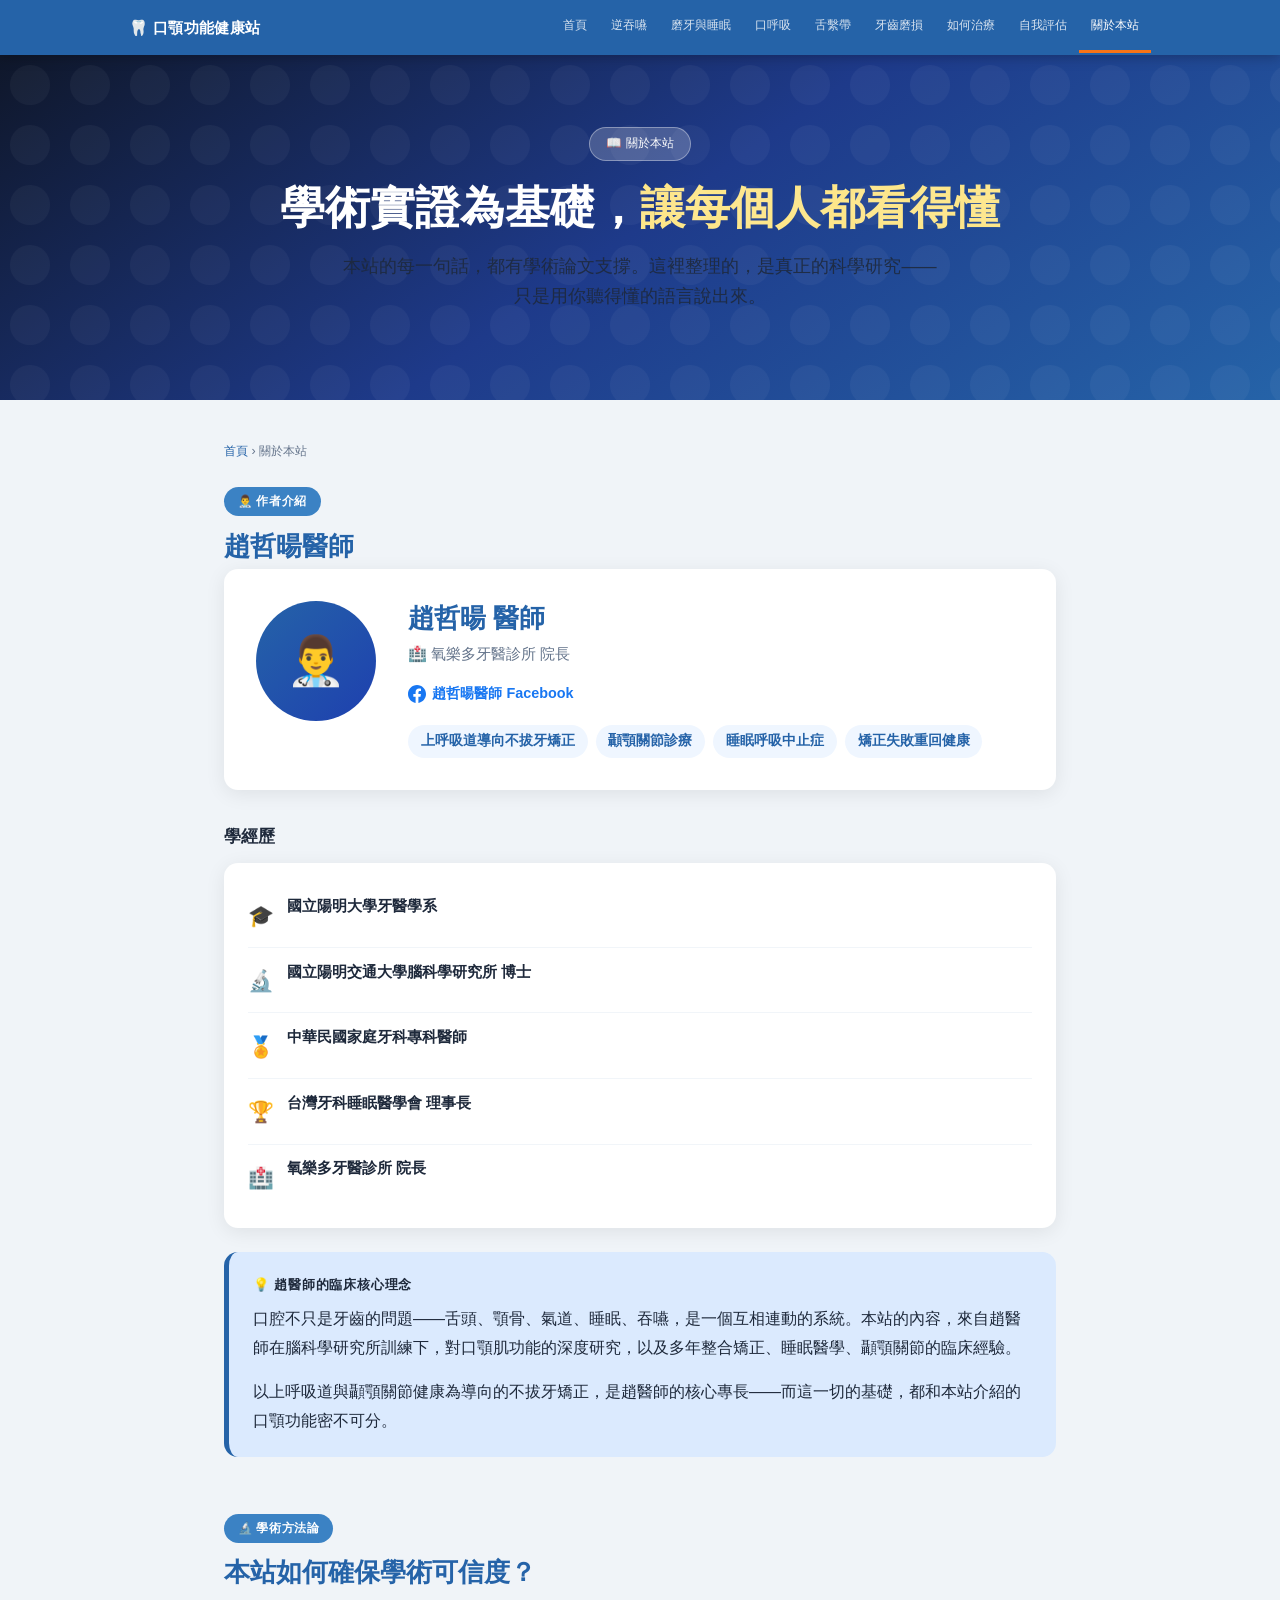
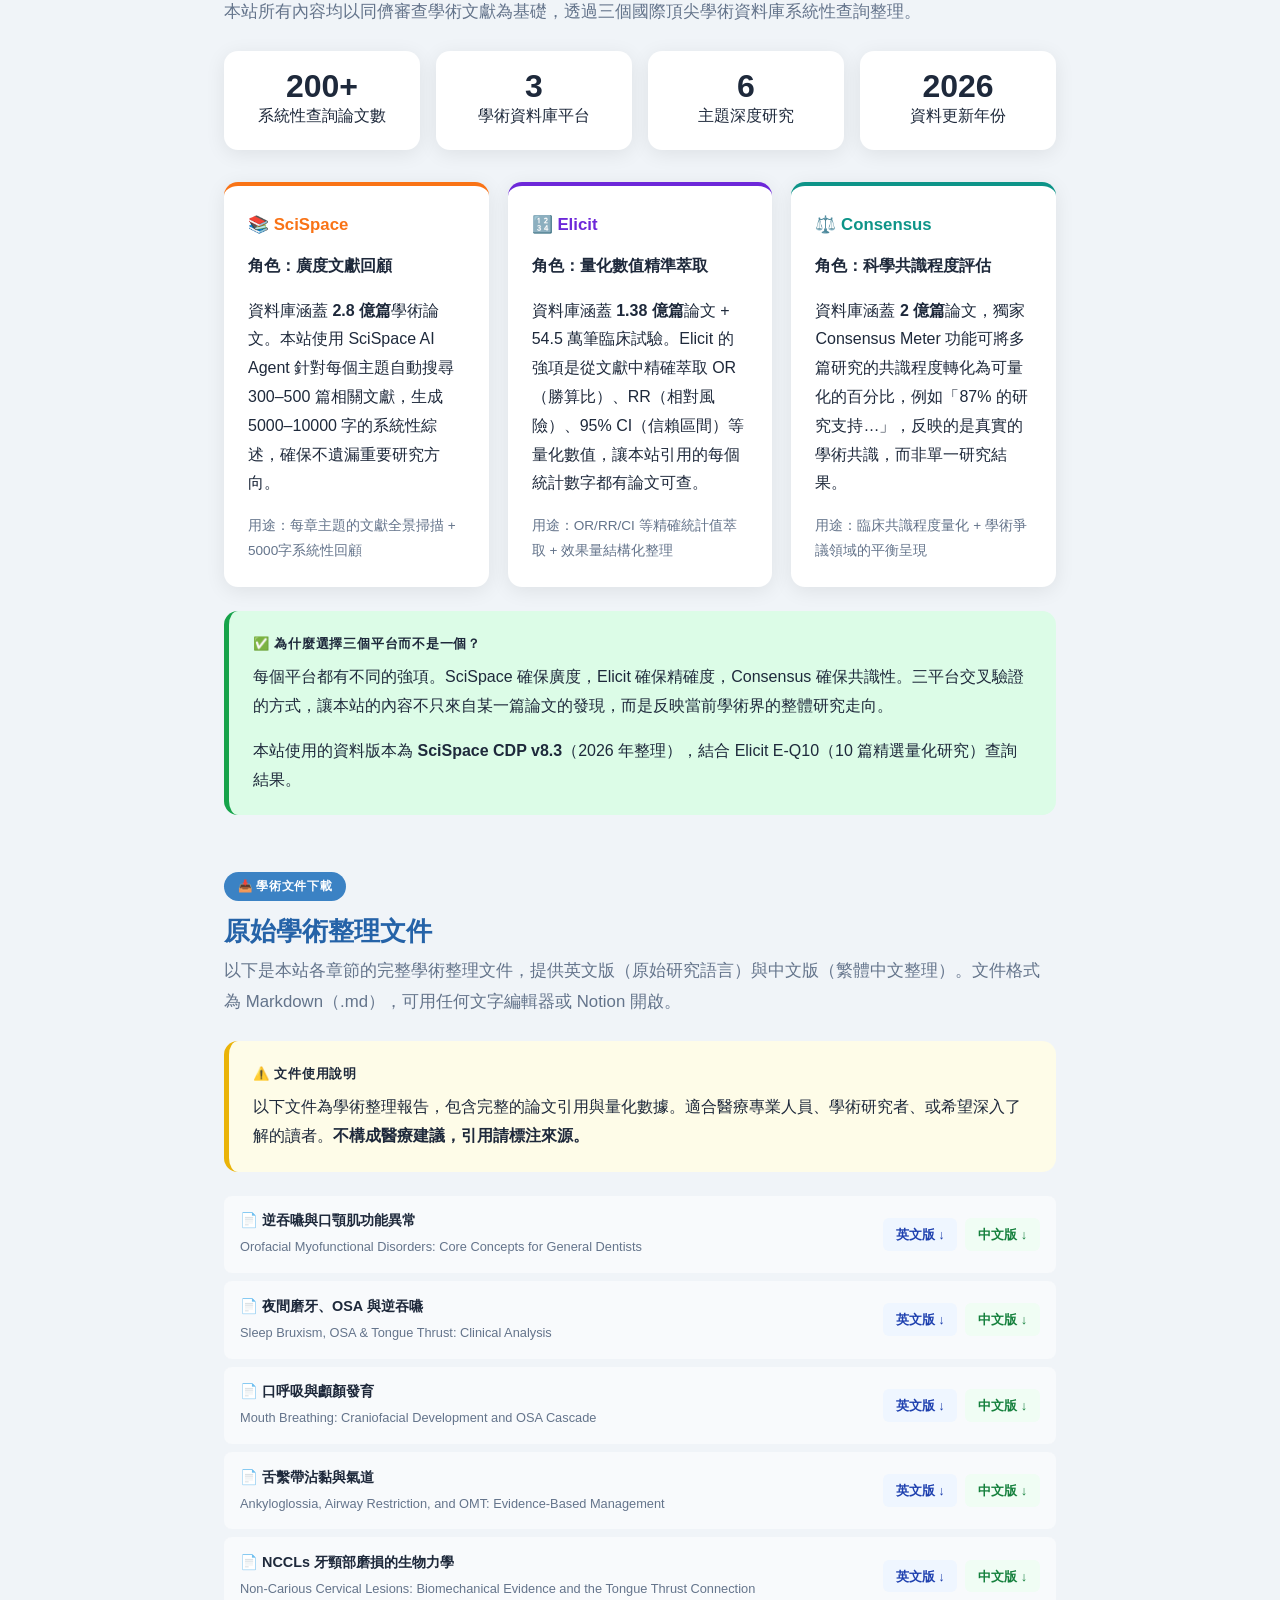
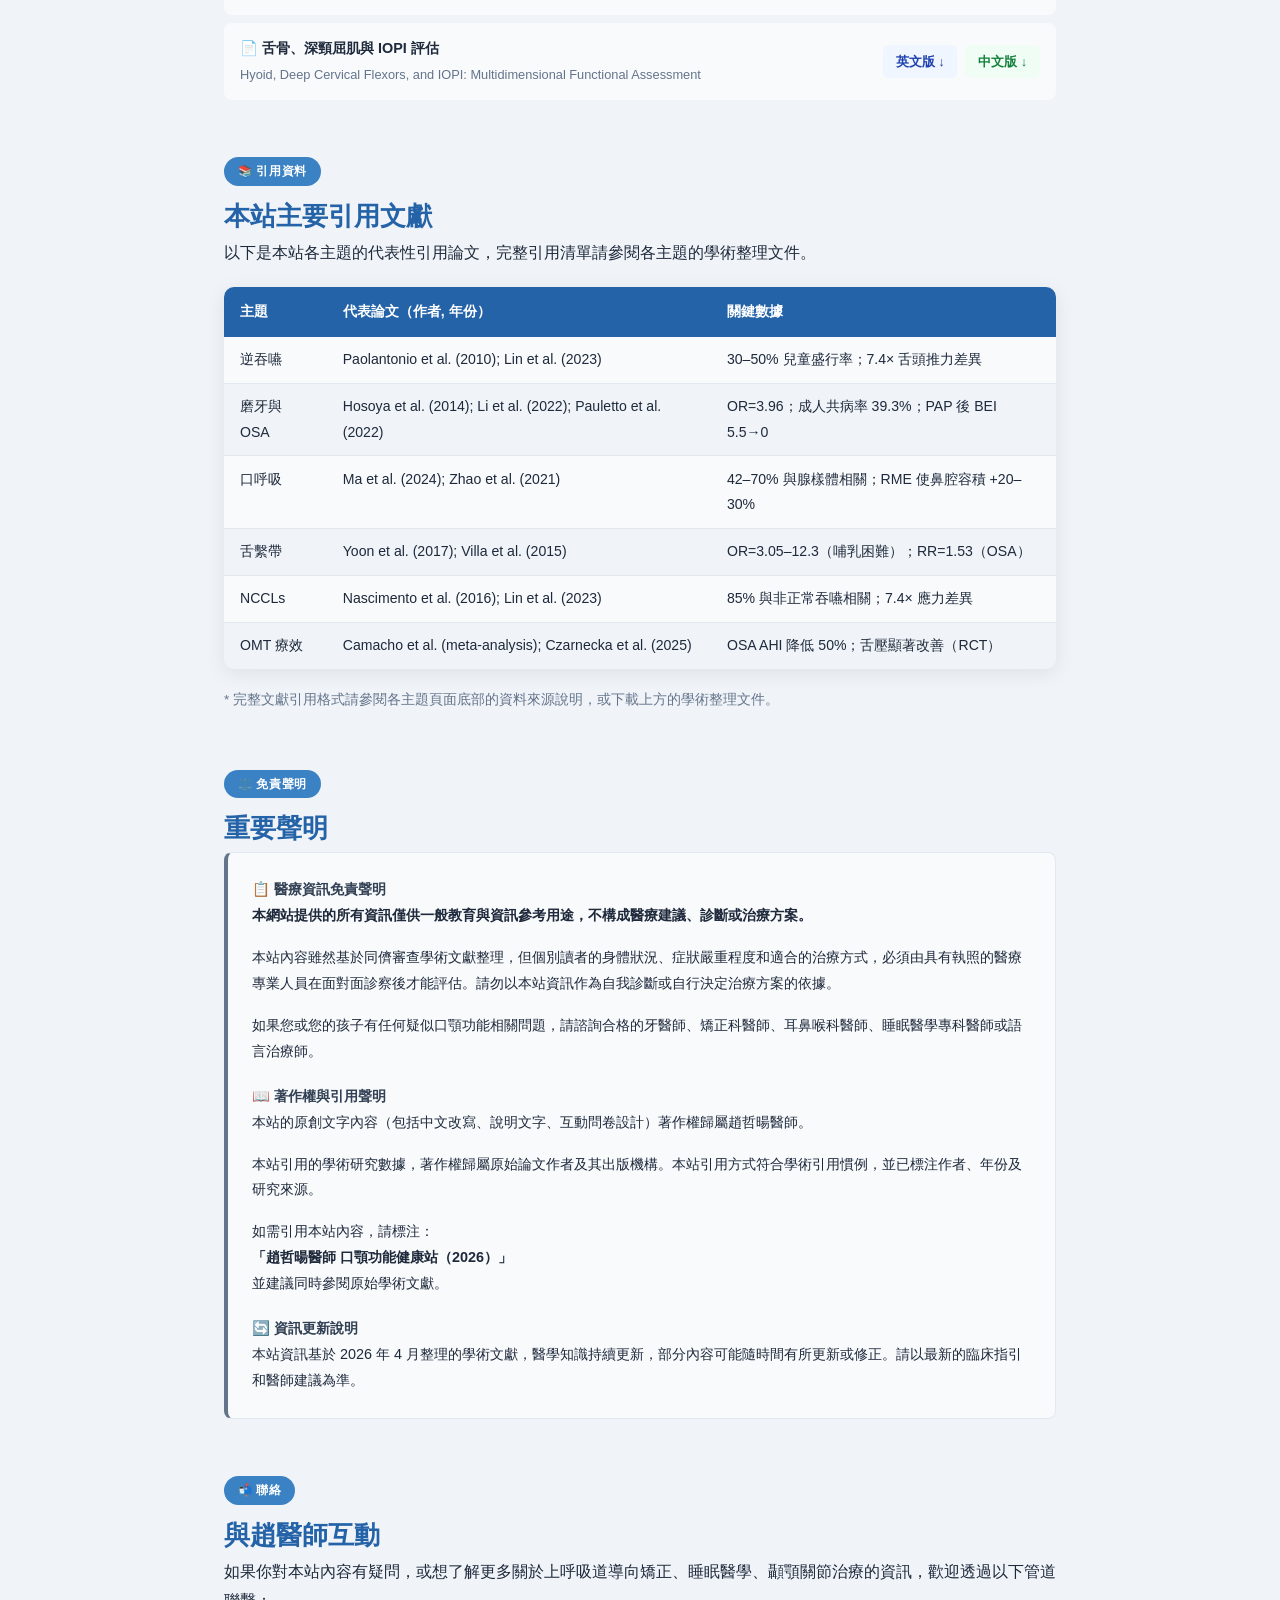
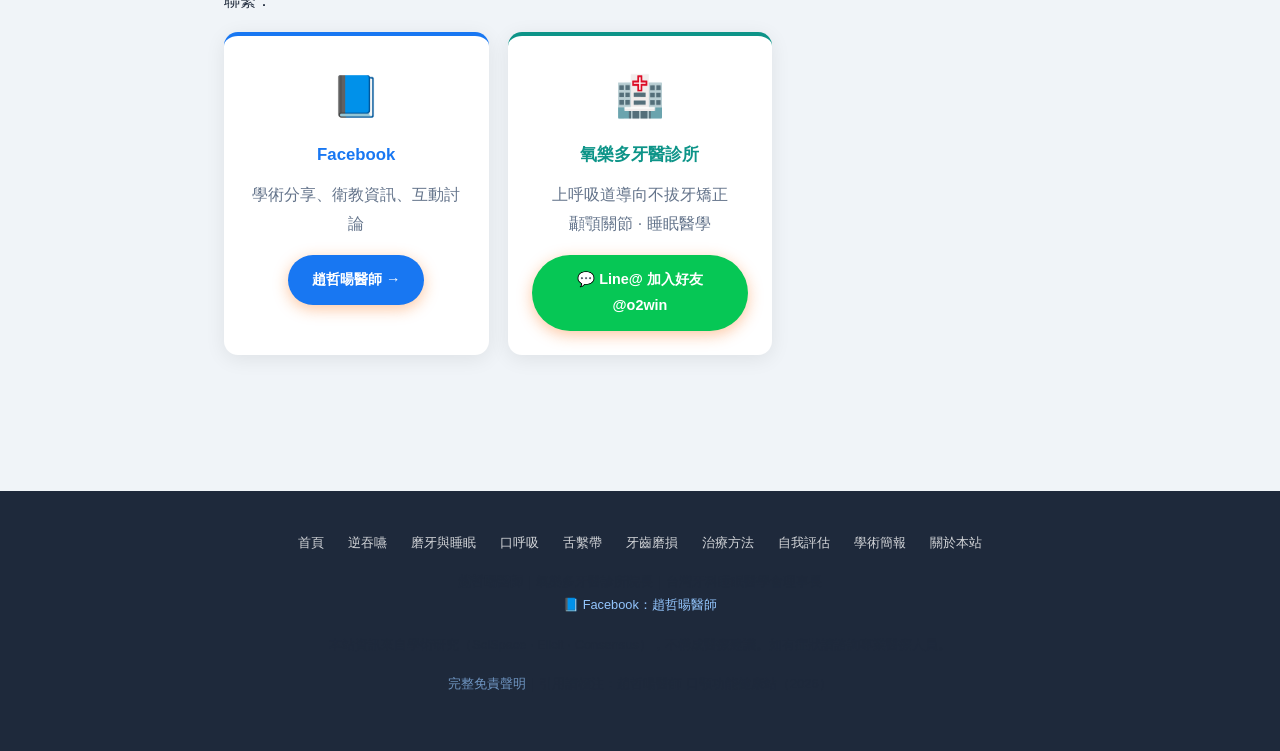
==== about.html @ 2a4a0eb9 "初版發布：口顎功能健康資訊站 - 10 頁完整衛教網站（首頁、6 大主題、自我評估、簡報總覽、關於本站） - 14 張 GPT Image 1.5 醫學解說圖（1536×1024 高品質） - 36 " ====
<!DOCTYPE html>
<html lang="zh-TW">
<head>
  <meta charset="UTF-8">
  <meta name="viewport" content="width=device-width, initial-scale=1.0">
  <meta name="description" content="關於趙哲暘醫師與口顎功能健康站｜氧樂多牙醫診所院長、台灣牙科睡眠醫學會理事長、陽明交通大學腦科學博士，專精上呼吸道導向矯正與顳顎關節診療。">
  <meta property="og:title" content="關於本站與趙哲暘醫師｜口顎功能健康站">
  <meta property="og:description" content="本站由趙哲暘醫師主持，透過 SciSpace、Elicit、Consensus 三大學術平台查詢 200+ 篇文獻整理而成。">
  <meta property="og:type" content="website">
  <title>關於本站與趙哲暘醫師｜口顎功能健康站</title>
  <link rel="stylesheet" href="style.css">
  <style>
    .doctor-card {
      display: flex;
      gap: 2rem;
      align-items: flex-start;
      background: white;
      border-radius: var(--radius);
      padding: 2rem;
      box-shadow: var(--shadow);
      margin-bottom: 2rem;
    }
    .doctor-avatar {
      width: 120px;
      height: 120px;
      border-radius: 50%;
      background: linear-gradient(135deg, #2563a8, #1e40af);
      display: flex;
      align-items: center;
      justify-content: center;
      font-size: 3rem;
      flex-shrink: 0;
    }
    .doctor-info h2 { margin-top: 0; color: var(--primary); }
    .doctor-info .clinic { color: #64748b; font-size: .95rem; margin-bottom: .8rem; }
    .specialty-list {
      display: flex;
      flex-wrap: wrap;
      gap: .5rem;
      margin-top: .8rem;
    }
    .specialty-tag {
      background: #eff6ff;
      color: var(--primary);
      border-radius: 999px;
      padding: .25rem .8rem;
      font-size: .85rem;
      font-weight: 600;
    }
    .fb-link {
      display: inline-flex;
      align-items: center;
      gap: .4rem;
      color: #1877f2;
      text-decoration: none;
      font-weight: 600;
      font-size: .9rem;
    }
    .fb-link:hover { text-decoration: underline; }
    .tool-card {
      background: white;
      border-radius: var(--radius);
      padding: 1.5rem;
      box-shadow: var(--shadow);
      border-top: 4px solid transparent;
    }
    .tool-card h3 { margin-top: 0; }
    .tool-card.elicit { border-top-color: #6d28d9; }
    .tool-card.consensus { border-top-color: #0d9488; }
    .tool-card.scispace { border-top-color: #f97316; }
    .credential-item {
      display: flex;
      gap: .8rem;
      align-items: flex-start;
      padding: .8rem 0;
      border-bottom: 1px solid #f1f5f9;
    }
    .credential-item:last-child { border-bottom: none; }
    .cred-icon { font-size: 1.3rem; flex-shrink: 0; margin-top: .1rem; }
    .cred-text { font-size: .95rem; line-height: 1.5; }
    .doc-row {
      display: flex;
      justify-content: space-between;
      align-items: center;
      padding: .8rem 1rem;
      background: #f8fafc;
      border-radius: 8px;
      margin-bottom: .5rem;
      gap: 1rem;
    }
    .doc-title { font-weight: 600; font-size: .9rem; flex: 1; }
    .doc-btns { display: flex; gap: .5rem; flex-shrink: 0; }
    .doc-btn {
      padding: .3rem .8rem;
      border-radius: 6px;
      font-size: .8rem;
      font-weight: 600;
      text-decoration: none;
    }
    .doc-btn.en { background: #eff6ff; color: #1e40af; }
    .doc-btn.zh { background: #f0fdf4; color: #15803d; }
    .doc-btn:hover { opacity: .8; }
    .disclaimer-box {
      background: #f8fafc;
      border: 1px solid #e2e8f0;
      border-left: 4px solid #64748b;
      border-radius: 8px;
      padding: 1.5rem;
      font-size: .9rem;
      line-height: 1.8;
      color: #475569;
    }
    .disclaimer-box h4 { margin-top: 0; color: #334155; }
    @media (max-width: 600px) {
      .doctor-card { flex-direction: column; }
      .doctor-avatar { width: 80px; height: 80px; font-size: 2rem; }
      .doc-row { flex-direction: column; align-items: flex-start; }
    }
  </style>
</head>
<body>

<nav class="site-nav">
  <div class="nav-inner">
    <a href="index.html" class="nav-logo">🦷 口顎功能健康站</a>
    <ul class="nav-links">
      <li><a href="index.html">首頁</a></li>
      <li><a href="tongue-thrust.html">逆吞嚥</a></li>
      <li><a href="osa-bruxism.html">磨牙與睡眠</a></li>
      <li><a href="mouth-breathing.html">口呼吸</a></li>
      <li><a href="ankyloglossia.html">舌繫帶</a></li>
      <li><a href="ncls.html">牙齒磨損</a></li>
      <li><a href="omt.html">如何治療</a></li>
      <li><a href="self-check.html">自我評估</a></li>
      <li><a href="about.html" class="active">關於本站</a></li>
    </ul>
  </div>
</nav>

<div class="hero" style="background:linear-gradient(145deg,#0f172a,#1e3a8a,#2563a8);">
  <div class="tag">📖 關於本站</div>
  <h1>學術實證為基礎，<em>讓每個人都看得懂</em></h1>
  <p class="sub">本站的每一句話，都有學術論文支撐。這裡整理的，是真正的科學研究——只是用你聽得懂的語言說出來。</p>
</div>

<main>
  <div class="breadcrumb"><a href="index.html">首頁</a> › 關於本站</div>

  <!-- 作者介紹 -->
  <section>
    <div class="section-label">👨‍⚕️ 作者介紹</div>
    <h2>趙哲暘醫師</h2>

    <div class="doctor-card">
      <div class="doctor-avatar">👨‍⚕️</div>
      <div class="doctor-info">
        <h2 style="margin-bottom:.3rem;">趙哲暘 醫師</h2>
        <div class="clinic">🏥 氧樂多牙醫診所 院長</div>
        <a href="https://www.facebook.com/ZhaoYishi" target="_blank" class="fb-link">
          <svg width="18" height="18" viewBox="0 0 24 24" fill="#1877f2"><path d="M24 12.073c0-6.627-5.373-12-12-12s-12 5.373-12 12c0 5.99 4.388 10.954 10.125 11.854v-8.385H7.078v-3.47h3.047V9.43c0-3.007 1.792-4.669 4.533-4.669 1.312 0 2.686.235 2.686.235v2.953H15.83c-1.491 0-1.956.925-1.956 1.874v2.25h3.328l-.532 3.47h-2.796v8.385C19.612 23.027 24 18.062 24 12.073z"/></svg>
          趙哲暘醫師 Facebook
        </a>
        <div class="specialty-list">
          <span class="specialty-tag">上呼吸道導向不拔牙矯正</span>
          <span class="specialty-tag">顳顎關節診療</span>
          <span class="specialty-tag">睡眠呼吸中止症</span>
          <span class="specialty-tag">矯正失敗重回健康</span>
        </div>
      </div>
    </div>

    <h3>學經歷</h3>
    <div class="card" style="padding:1.2rem 1.5rem;">
      <div class="credential-item">
        <span class="cred-icon">🎓</span>
        <div class="cred-text"><strong>國立陽明大學牙醫學系</strong></div>
      </div>
      <div class="credential-item">
        <span class="cred-icon">🔬</span>
        <div class="cred-text"><strong>國立陽明交通大學腦科學研究所 博士</strong></div>
      </div>
      <div class="credential-item">
        <span class="cred-icon">🏅</span>
        <div class="cred-text"><strong>中華民國家庭牙科專科醫師</strong></div>
      </div>
      <div class="credential-item">
        <span class="cred-icon">🏆</span>
        <div class="cred-text"><strong>台灣牙科睡眠醫學會 理事長</strong></div>
      </div>
      <div class="credential-item">
        <span class="cred-icon">🏥</span>
        <div class="cred-text"><strong>氧樂多牙醫診所 院長</strong></div>
      </div>
    </div>

    <div class="hl hl-blue" style="margin-top:1.5rem;">
      <div class="title">💡 趙醫師的臨床核心理念</div>
      <p>口腔不只是牙齒的問題——舌頭、顎骨、氣道、睡眠、吞嚥，是一個互相連動的系統。本站的內容，來自趙醫師在腦科學研究所訓練下，對口顎肌功能的深度研究，以及多年整合矯正、睡眠醫學、顳顎關節的臨床經驗。</p>
      <p style="margin-bottom:0;">以上呼吸道與顳顎關節健康為導向的不拔牙矯正，是趙醫師的核心專長——而這一切的基礎，都和本站介紹的口顎功能密不可分。</p>
    </div>
  </section>

  <!-- 學術方法論 -->
  <section>
    <div class="section-label">🔬 學術方法論</div>
    <h2>本站如何確保學術可信度？</h2>
    <p class="lead">本站所有內容均以同儕審查學術文獻為基礎，透過三個國際頂尖學術資料庫系統性查詢整理。</p>

    <div class="stats">
      <div class="stat">
        <div class="num">200+</div>
        <div class="label">系統性查詢論文數</div>
      </div>
      <div class="stat">
        <div class="num">3</div>
        <div class="label">學術資料庫平台</div>
      </div>
      <div class="stat">
        <div class="num">6</div>
        <div class="label">主題深度研究</div>
      </div>
      <div class="stat">
        <div class="num">2026</div>
        <div class="label">資料更新年份</div>
      </div>
    </div>

    <div class="card-grid" style="margin-top:2rem;">
      <div class="tool-card scispace">
        <h3 style="color:#f97316;">📚 SciSpace</h3>
        <p><strong>角色：廣度文獻回顧</strong></p>
        <p>資料庫涵蓋 <strong>2.8 億篇</strong>學術論文。本站使用 SciSpace AI Agent 針對每個主題自動搜尋 300–500 篇相關文獻，生成 5000–10000 字的系統性綜述，確保不遺漏重要研究方向。</p>
        <p style="margin-bottom:0; font-size:.85rem; color:#64748b;">用途：每章主題的文獻全景掃描 + 5000字系統性回顧</p>
      </div>
      <div class="tool-card elicit">
        <h3 style="color:#6d28d9;">🔢 Elicit</h3>
        <p><strong>角色：量化數值精準萃取</strong></p>
        <p>資料庫涵蓋 <strong>1.38 億篇</strong>論文 + 54.5 萬筆臨床試驗。Elicit 的強項是從文獻中精確萃取 OR（勝算比）、RR（相對風險）、95% CI（信賴區間）等量化數值，讓本站引用的每個統計數字都有論文可查。</p>
        <p style="margin-bottom:0; font-size:.85rem; color:#64748b;">用途：OR/RR/CI 等精確統計值萃取 + 效果量結構化整理</p>
      </div>
      <div class="tool-card consensus">
        <h3 style="color:#0d9488;">⚖️ Consensus</h3>
        <p><strong>角色：科學共識程度評估</strong></p>
        <p>資料庫涵蓋 <strong>2 億篇</strong>論文，獨家 Consensus Meter 功能可將多篇研究的共識程度轉化為可量化的百分比，例如「87% 的研究支持…」，反映的是真實的學術共識，而非單一研究結果。</p>
        <p style="margin-bottom:0; font-size:.85rem; color:#64748b;">用途：臨床共識程度量化 + 學術爭議領域的平衡呈現</p>
      </div>
    </div>

    <div class="hl hl-green" style="margin-top:1.5rem;">
      <div class="title">✅ 為什麼選擇三個平台而不是一個？</div>
      <p>每個平台都有不同的強項。SciSpace 確保廣度，Elicit 確保精確度，Consensus 確保共識性。三平台交叉驗證的方式，讓本站的內容不只來自某一篇論文的發現，而是反映當前學術界的整體研究走向。</p>
      <p style="margin-bottom:0;">本站使用的資料版本為 <strong>SciSpace CDP v8.3</strong>（2026 年整理），結合 Elicit E-Q10（10 篇精選量化研究）查詢結果。</p>
    </div>
  </section>

  <!-- 學術文件下載 -->
  <section>
    <div class="section-label">📥 學術文件下載</div>
    <h2>原始學術整理文件</h2>
    <p class="lead">以下是本站各章節的完整學術整理文件，提供英文版（原始研究語言）與中文版（繁體中文整理）。文件格式為 Markdown（.md），可用任何文字編輯器或 Notion 開啟。</p>

    <div class="hl hl-yellow">
      <div class="title">⚠️ 文件使用說明</div>
      <p style="margin-bottom:0;">以下文件為學術整理報告，包含完整的論文引用與量化數據。適合醫療專業人員、學術研究者、或希望深入了解的讀者。<strong>不構成醫療建議，引用請標注來源。</strong></p>
    </div>

    <div style="margin-top:1.5rem;">
      <div class="doc-row">
        <div class="doc-title">📄 逆吞嚥與口顎肌功能異常<br><span style="font-weight:400;color:#64748b;font-size:.8rem;">Orofacial Myofunctional Disorders: Core Concepts for General Dentists</span></div>
        <div class="doc-btns">
          <a href="docs/01_tongue-thrust-omd_EN.md" download class="doc-btn en">英文版 ↓</a>
          <a href="docs/01_tongue-thrust-omd_ZH.md" download class="doc-btn zh">中文版 ↓</a>
        </div>
      </div>
      <div class="doc-row">
        <div class="doc-title">📄 夜間磨牙、OSA 與逆吞嚥<br><span style="font-weight:400;color:#64748b;font-size:.8rem;">Sleep Bruxism, OSA & Tongue Thrust: Clinical Analysis</span></div>
        <div class="doc-btns">
          <a href="docs/02_osa-bruxism_EN.md" download class="doc-btn en">英文版 ↓</a>
          <a href="docs/02_osa-bruxism_ZH.md" download class="doc-btn zh">中文版 ↓</a>
        </div>
      </div>
      <div class="doc-row">
        <div class="doc-title">📄 口呼吸與顱顏發育<br><span style="font-weight:400;color:#64748b;font-size:.8rem;">Mouth Breathing: Craniofacial Development and OSA Cascade</span></div>
        <div class="doc-btns">
          <a href="docs/03_mouth-breathing_EN.md" download class="doc-btn en">英文版 ↓</a>
          <a href="docs/03_mouth-breathing_ZH.md" download class="doc-btn zh">中文版 ↓</a>
        </div>
      </div>
      <div class="doc-row">
        <div class="doc-title">📄 舌繫帶沾黏與氣道<br><span style="font-weight:400;color:#64748b;font-size:.8rem;">Ankyloglossia, Airway Restriction, and OMT: Evidence-Based Management</span></div>
        <div class="doc-btns">
          <a href="docs/04_ankyloglossia_EN.md" download class="doc-btn en">英文版 ↓</a>
          <a href="docs/04_ankyloglossia_ZH.md" download class="doc-btn zh">中文版 ↓</a>
        </div>
      </div>
      <div class="doc-row">
        <div class="doc-title">📄 NCCLs 牙頸部磨損的生物力學<br><span style="font-weight:400;color:#64748b;font-size:.8rem;">Non-Carious Cervical Lesions: Biomechanical Evidence and the Tongue Thrust Connection</span></div>
        <div class="doc-btns">
          <a href="docs/05_ncls_EN.md" download class="doc-btn en">英文版 ↓</a>
          <a href="docs/05_ncls_ZH.md" download class="doc-btn zh">中文版 ↓</a>
        </div>
      </div>
      <div class="doc-row">
        <div class="doc-title">📄 舌骨、深頸屈肌與 IOPI 評估<br><span style="font-weight:400;color:#64748b;font-size:.8rem;">Hyoid, Deep Cervical Flexors, and IOPI: Multidimensional Functional Assessment</span></div>
        <div class="doc-btns">
          <a href="docs/06_omt-hyoid-iopi_EN.md" download class="doc-btn en">英文版 ↓</a>
          <a href="docs/06_omt-hyoid-iopi_ZH.md" download class="doc-btn zh">中文版 ↓</a>
        </div>
      </div>
    </div>
  </section>

  <!-- 引用資料說明 -->
  <section>
    <div class="section-label">📚 引用資料</div>
    <h2>本站主要引用文獻</h2>
    <p>以下是本站各主題的代表性引用論文，完整引用清單請參閱各主題的學術整理文件。</p>

    <table class="data-table">
      <tr>
        <th>主題</th>
        <th>代表論文（作者, 年份）</th>
        <th>關鍵數據</th>
      </tr>
      <tr>
        <td>逆吞嚥</td>
        <td>Paolantonio et al. (2010); Lin et al. (2023)</td>
        <td>30–50% 兒童盛行率；7.4× 舌頭推力差異</td>
      </tr>
      <tr>
        <td>磨牙與OSA</td>
        <td>Hosoya et al. (2014); Li et al. (2022); Pauletto et al. (2022)</td>
        <td>OR=3.96；成人共病率 39.3%；PAP 後 BEI 5.5→0</td>
      </tr>
      <tr>
        <td>口呼吸</td>
        <td>Ma et al. (2024); Zhao et al. (2021)</td>
        <td>42–70% 與腺樣體相關；RME 使鼻腔容積 +20–30%</td>
      </tr>
      <tr>
        <td>舌繫帶</td>
        <td>Yoon et al. (2017); Villa et al. (2015)</td>
        <td>OR=3.05–12.3（哺乳困難）；RR=1.53（OSA）</td>
      </tr>
      <tr>
        <td>NCCLs</td>
        <td>Nascimento et al. (2016); Lin et al. (2023)</td>
        <td>85% 與非正常吞嚥相關；7.4× 應力差異</td>
      </tr>
      <tr>
        <td>OMT 療效</td>
        <td>Camacho et al. (meta-analysis); Czarnecka et al. (2025)</td>
        <td>OSA AHI 降低 50%；舌壓顯著改善（RCT）</td>
      </tr>
    </table>

    <p style="font-size:.85rem; color:#64748b; margin-top:1rem;">* 完整文獻引用格式請參閱各主題頁面底部的資料來源說明，或下載上方的學術整理文件。</p>
  </section>

  <!-- 免責聲明 -->
  <section id="disclaimer">
    <div class="section-label">⚖️ 免責聲明</div>
    <h2>重要聲明</h2>

    <div class="disclaimer-box">
      <h4>📋 醫療資訊免責聲明</h4>
      <p><strong>本網站提供的所有資訊僅供一般教育與資訊參考用途，不構成醫療建議、診斷或治療方案。</strong></p>
      <p>本站內容雖然基於同儕審查學術文獻整理，但個別讀者的身體狀況、症狀嚴重程度和適合的治療方式，必須由具有執照的醫療專業人員在面對面診察後才能評估。請勿以本站資訊作為自我診斷或自行決定治療方案的依據。</p>
      <p>如果您或您的孩子有任何疑似口顎功能相關問題，請諮詢合格的牙醫師、矯正科醫師、耳鼻喉科醫師、睡眠醫學專科醫師或語言治療師。</p>

      <h4 style="margin-top:1.2rem;">📖 著作權與引用聲明</h4>
      <p>本站的原創文字內容（包括中文改寫、說明文字、互動問卷設計）著作權歸屬趙哲暘醫師。</p>
      <p>本站引用的學術研究數據，著作權歸屬原始論文作者及其出版機構。本站引用方式符合學術引用慣例，並已標注作者、年份及研究來源。</p>
      <p style="margin-bottom:0;">如需引用本站內容，請標注：<br>
      <strong>「趙哲暘醫師 口顎功能健康站（2026）」</strong><br>並建議同時參閱原始學術文獻。</p>

      <h4 style="margin-top:1.2rem;">🔄 資訊更新說明</h4>
      <p style="margin-bottom:0;">本站資訊基於 2026 年 4 月整理的學術文獻，醫學知識持續更新，部分內容可能隨時間有所更新或修正。請以最新的臨床指引和醫師建議為準。</p>
    </div>
  </section>

  <!-- 聯絡 -->
  <section>
    <div class="section-label">📬 聯絡</div>
    <h2>與趙醫師互動</h2>
    <p>如果你對本站內容有疑問，或想了解更多關於上呼吸道導向矯正、睡眠醫學、顳顎關節治療的資訊，歡迎透過以下管道聯繫：</p>

    <div class="card-grid">
      <div class="card" style="border-top:4px solid #1877f2; text-align:center;">
        <div style="font-size:2.5rem; margin-bottom:.5rem;">📘</div>
        <h3 style="margin-top:0; color:#1877f2;">Facebook</h3>
        <p style="color:#64748b;">學術分享、衛教資訊、互動討論</p>
        <a href="https://www.facebook.com/ZhaoYishi" target="_blank" class="btn btn-primary" style="background:#1877f2;">趙哲暘醫師 →</a>
      </div>
      <div class="card" style="border-top:4px solid #0d9488; text-align:center;">
        <div style="font-size:2.5rem; margin-bottom:.5rem;">🏥</div>
        <h3 style="margin-top:0; color:#0d9488;">氧樂多牙醫診所</h3>
        <p style="color:#64748b;">上呼吸道導向不拔牙矯正<br>顳顎關節 · 睡眠醫學</p>
        <a href="https://line.me/R/ti/p/@o2win" target="_blank" class="btn btn-primary" style="background:#06c755;">💬 Line@ 加入好友 @o2win</a>
      </div>
    </div>
  </section>

</main>

<footer class="site-footer">
  <div class="footer-links">
    <a href="index.html">首頁</a>
    <a href="tongue-thrust.html">逆吞嚥</a>
    <a href="osa-bruxism.html">磨牙與睡眠</a>
    <a href="mouth-breathing.html">口呼吸</a>
    <a href="ankyloglossia.html">舌繫帶</a>
    <a href="ncls.html">牙齒磨損</a>
    <a href="omt.html">治療方法</a>
    <a href="self-check.html">自我評估</a>
    <a href="presentations.html">學術簡報</a>
    <a href="about.html">關於本站</a>
  </div>
  <p style="margin-top:1rem;">
    <strong>趙哲暘醫師</strong>｜氧樂多牙醫診所院長｜台灣牙科睡眠醫學會理事長<br>
    <a href="https://www.facebook.com/ZhaoYishi" target="_blank" style="color:#93c5fd;">📘 Facebook：趙哲暘醫師</a>
  </p>
  <p>本站資訊來自學術研究（SciSpace · Elicit · Consensus），不構成醫療建議。如有症狀請諮詢專業醫療人員。</p>
  <p style="margin-top:.5rem; font-size:.8rem; opacity:.7;"><a href="about.html#disclaimer" style="color:#93c5fd;">完整免責聲明</a>｜引用請標注：趙哲暘醫師 口顎功能健康站（2026）</p>
</footer>

</body>
</html>
---- style.css ----
/* ═══════════════════════════════════════
   口顎功能探討網站 — 共用樣式
   目標讀者：高中生以上一般民眾
   ═══════════════════════════════════════ */
:root {
  --primary: #2563a8;
  --primary-light: #3b82c4;
  --warm: #f97316;
  --warm-light: #fed7aa;
  --green: #16a34a;
  --green-light: #dcfce7;
  --teal: #0d9488;
  --purple: #7c3aed;
  --yellow: #eab308;
  --red: #dc2626;
  --bg: #f0f4f8;
  --card: #ffffff;
  --text: #1e293b;
  --muted: #64748b;
  --border: #e2e8f0;
  --radius: 14px;
  --shadow: 0 4px 20px rgba(0,0,0,0.08);
  --shadow-lg: 0 8px 32px rgba(0,0,0,0.12);
}

* { box-sizing: border-box; margin: 0; padding: 0; }
html { scroll-behavior: smooth; }
body {
  font-family: 'Noto Sans TC', 'PingFang TC', '微軟正黑體', -apple-system, sans-serif;
  background: var(--bg);
  color: var(--text);
  line-height: 1.8;
  font-size: 16px;
}

/* ── SITEWIDE NAV ── */
.site-nav {
  background: var(--primary);
  position: sticky; top: 0; z-index: 300;
  box-shadow: 0 2px 12px rgba(0,0,0,0.25);
}
.nav-inner {
  max-width: 1060px; margin: 0 auto;
  display: flex; align-items: center; justify-content: space-between;
  padding: 0 1.2rem;
}
.nav-logo {
  color: #fff; text-decoration: none; font-weight: 800;
  font-size: .95rem; padding: .85rem 0; white-space: nowrap;
  letter-spacing: .02em;
}
.nav-links {
  display: flex; list-style: none; overflow-x: auto;
  padding: 0; gap: 0; flex-wrap: nowrap;
}
.nav-links li a {
  display: block; color: rgba(255,255,255,.82); text-decoration: none;
  padding: .85rem .75rem; font-size: .76rem; white-space: nowrap;
  border-bottom: 3px solid transparent; transition: all .2s;
}
.nav-links li a:hover, .nav-links li a.active {
  color: #fff; border-bottom-color: #f97316;
}

/* ── HERO ── */
.hero {
  padding: 4.5rem 1.5rem 3.5rem;
  text-align: center;
  background: linear-gradient(145deg, #1e40af 0%, #0d9488 50%, #065f46 100%);
  color: #fff;
  position: relative; overflow: hidden;
}
.hero::before {
  content: ''; position: absolute; inset: 0;
  background: url("data:image/svg+xml,%3Csvg width='60' height='60' viewBox='0 0 60 60' xmlns='http://www.w3.org/2000/svg'%3E%3Cg fill='none' fill-rule='evenodd'%3E%3Cg fill='%23ffffff' fill-opacity='0.04'%3E%3Ccircle cx='30' cy='30' r='20'/%3E%3C/g%3E%3C/g%3E%3C/svg%3E");
  pointer-events: none;
}
.hero .tag {
  display: inline-block; background: rgba(255,255,255,.2);
  border: 1px solid rgba(255,255,255,.35); border-radius: 100px;
  padding: .3rem 1rem; font-size: .78rem; margin-bottom: 1.2rem;
}
.hero h1 { font-size: clamp(1.6rem, 4vw, 2.8rem); font-weight: 900; line-height: 1.25; margin-bottom: 1rem; }
.hero h1 em { color: #fde68a; font-style: normal; }
.hero .sub { font-size: clamp(.9rem, 2vw, 1.1rem); opacity: .88; max-width: 600px; margin: 0 auto 2rem; line-height: 1.7; }
.hero-btns { display: flex; gap: .8rem; justify-content: center; flex-wrap: wrap; }
.btn { display: inline-flex; align-items: center; gap: .4rem; padding: .75rem 1.5rem; border-radius: 100px; font-size: .9rem; font-weight: 700; text-decoration: none; transition: all .2s; cursor: pointer; border: none; }
.btn-primary { background: #f97316; color: #fff; box-shadow: 0 4px 15px rgba(249,115,22,.4); }
.btn-primary:hover { background: #ea580c; transform: translateY(-2px); }
.btn-outline { background: rgba(255,255,255,.15); color: #fff; border: 2px solid rgba(255,255,255,.5); }
.btn-outline:hover { background: rgba(255,255,255,.25); }

/* ── MAIN WRAPPER ── */
main { max-width: 880px; margin: 0 auto; padding: 2.5rem 1.5rem 5rem; }
.wide { max-width: 1060px; }

/* ── SECTION ── */
section { margin-bottom: 3.5rem; }
.section-label {
  display: inline-flex; align-items: center; gap: .4rem;
  background: var(--primary-light); color: #fff;
  padding: .25rem .85rem; border-radius: 100px; font-size: .72rem; font-weight: 700;
  letter-spacing: .06em; text-transform: uppercase; margin-bottom: .8rem;
}
h2 { font-size: clamp(1.2rem, 3vw, 1.65rem); font-weight: 800; color: var(--primary); margin-bottom: .4rem; line-height: 1.3; }
h3 { font-size: 1.05rem; font-weight: 700; color: #1e293b; margin: 1.8rem 0 .7rem; }
p { margin-bottom: 1rem; color: var(--text); }
.lead { font-size: 1.05rem; color: var(--muted); line-height: 1.85; margin-bottom: 1.5rem; }

/* ── CARDS ── */
.card { background: var(--card); border-radius: var(--radius); padding: 1.5rem; box-shadow: var(--shadow); }
.card-grid { display: grid; grid-template-columns: repeat(auto-fill, minmax(240px, 1fr)); gap: 1.2rem; }
.topic-card {
  background: var(--card); border-radius: var(--radius);
  padding: 1.4rem 1.3rem; box-shadow: var(--shadow);
  text-decoration: none; color: var(--text);
  transition: all .22s; border-top: 5px solid var(--primary);
  display: flex; flex-direction: column; gap: .5rem;
}
.topic-card:hover { transform: translateY(-4px); box-shadow: var(--shadow-lg); }
.topic-card .icon { font-size: 2rem; }
.topic-card h3 { margin: 0; font-size: .95rem; color: var(--primary); }
.topic-card p { font-size: .82rem; color: var(--muted); margin: 0; line-height: 1.5; }
.topic-card .arrow { margin-top: auto; font-size: .78rem; color: var(--warm); font-weight: 700; }

/* ── HIGHLIGHT BOXES ── */
.hl { border-radius: var(--radius); padding: 1.3rem 1.5rem; margin: 1.4rem 0; }
.hl-blue { background: #dbeafe; border-left: 5px solid var(--primary); }
.hl-orange { background: #ffedd5; border-left: 5px solid var(--warm); }
.hl-green { background: #dcfce7; border-left: 5px solid var(--green); }
.hl-yellow { background: #fefce8; border-left: 5px solid var(--yellow); }
.hl-red { background: #fee2e2; border-left: 5px solid var(--red); }
.hl-purple { background: #f3e8ff; border-left: 5px solid var(--purple); }
.hl p:last-child { margin-bottom: 0; }
.hl .title { font-weight: 800; font-size: .82rem; text-transform: uppercase; letter-spacing: .06em; margin-bottom: .5rem; }

/* ── QUOTE ── */
.quote {
  background: linear-gradient(135deg, #1e40af, #0d9488);
  color: #fff; border-radius: var(--radius);
  padding: 1.8rem 2rem; margin: 2rem 0; text-align: center;
}
.quote .q-text { font-size: clamp(1rem, 2.5vw, 1.3rem); font-weight: 700; line-height: 1.55; margin-bottom: .8rem; }
.quote .q-source { font-size: .78rem; opacity: .75; }

/* ── STATS ── */
.stats { display: grid; grid-template-columns: repeat(auto-fit, minmax(130px, 1fr)); gap: 1rem; margin: 1.5rem 0; }
.stat { background: var(--card); border-radius: var(--radius); padding: 1.2rem; text-align: center; box-shadow: var(--shadow); }
.stat .num { font-size: 2rem; font-weight: 900; line-height: 1; }
.stat .unit { font-size: .72rem; color: var(--muted); margin-top: .3rem; line-height: 1.3; }

/* ── FLOW / STEPS ── */
.flow { margin: 1.5rem 0; }
.flow-step {
  display: flex; gap: 1rem; align-items: flex-start; margin-bottom: 1rem;
}
.flow-step .bubble {
  flex-shrink: 0; width: 38px; height: 38px;
  border-radius: 50%; display: flex; align-items: center; justify-content: center;
  font-weight: 800; font-size: .85rem; color: #fff;
}
.flow-step .content { flex: 1; padding-top: .45rem; }
.flow-step .content strong { display: block; font-size: .95rem; margin-bottom: .2rem; }
.flow-step .content span { font-size: .85rem; color: var(--muted); }
.flow-arrow { text-align: center; color: var(--muted); font-size: 1.2rem; margin: -.3rem 0; padding-left: 1.2rem; }

/* ── CHECKLIST ── */
.checklist { list-style: none; margin: 1rem 0; }
.checklist li {
  display: flex; gap: .75rem; align-items: flex-start;
  padding: .65rem 0; border-bottom: 1px solid var(--border); font-size: .93rem;
}
.checklist li:last-child { border-bottom: none; }
.checklist .check { flex-shrink: 0; font-size: 1.1rem; margin-top: .05rem; }

/* ── TABLE ── */
.data-table { width: 100%; border-collapse: collapse; margin: 1.2rem 0; font-size: .88rem; border-radius: 10px; overflow: hidden; box-shadow: var(--shadow); }
.data-table th { background: var(--primary); color: #fff; padding: .75rem 1rem; text-align: left; font-weight: 700; }
.data-table td { padding: .65rem 1rem; border-bottom: 1px solid var(--border); vertical-align: top; }
.data-table tr:nth-child(even) td { background: #f8fafc; }
.data-table tr:last-child td { border-bottom: none; }

/* ── QUIZ ── */
.quiz-box { background: var(--card); border-radius: var(--radius); padding: 1.5rem; box-shadow: var(--shadow); margin: 1.5rem 0; }
.quiz-box h4 { font-size: 1rem; font-weight: 700; margin-bottom: 1rem; }
.quiz-q { margin-bottom: 1.2rem; }
.quiz-q .q { font-size: .93rem; font-weight: 600; margin-bottom: .5rem; }
.quiz-opts { display: flex; flex-direction: column; gap: .4rem; }
.quiz-opt {
  display: flex; align-items: center; gap: .6rem;
  padding: .6rem .9rem; border: 2px solid var(--border); border-radius: 8px;
  cursor: pointer; font-size: .88rem; transition: all .15s;
  background: #fff;
}
.quiz-opt:hover { border-color: var(--primary-light); background: #eff6ff; }
.quiz-opt input { accent-color: var(--primary); }
.quiz-result { display: none; padding: .9rem 1.1rem; border-radius: 8px; margin-top: 1rem; font-size: .9rem; font-weight: 600; }
.quiz-result.show { display: block; }
.quiz-submit { margin-top: 1rem; }

/* ── SELF-CHECK ── */
.self-check { background: linear-gradient(135deg, #fef3c7, #ffedd5); border-radius: var(--radius); padding: 1.5rem; margin: 1.5rem 0; }
.self-check h4 { font-size: 1rem; font-weight: 800; color: #92400e; margin-bottom: 1rem; }
.check-item { display: flex; gap: .7rem; align-items: center; padding: .5rem 0; font-size: .9rem; cursor: pointer; }
.check-item input[type=checkbox] { width: 18px; height: 18px; accent-color: var(--warm); flex-shrink: 0; }
.score-area { margin-top: 1rem; padding-top: 1rem; border-top: 2px dashed #d97706; display: none; }
.score-area.show { display: block; }

/* ── 3-SENTENCE SUMMARY ── */
.three-sum { background: var(--primary); color: #fff; border-radius: var(--radius); padding: 1.8rem; margin: 2rem 0; }
.three-sum h4 { font-size: .78rem; font-weight: 700; letter-spacing: .1em; text-transform: uppercase; opacity: .7; margin-bottom: 1rem; }
.three-sum ol { padding-left: 1.4rem; }
.three-sum ol li { margin-bottom: .6rem; font-size: .97rem; line-height: 1.6; }
.three-sum ol li:last-child { margin-bottom: 0; }

/* ── FAQ ── */
.faq-item { border: 1px solid var(--border); border-radius: 10px; margin-bottom: .7rem; overflow: hidden; }
.faq-q { padding: 1rem 1.2rem; font-weight: 700; font-size: .92rem; cursor: pointer; display: flex; justify-content: space-between; align-items: center; background: #fff; transition: background .2s; }
.faq-q:hover { background: #f8fafc; }
.faq-a { display: none; padding: .9rem 1.2rem 1.1rem; font-size: .88rem; color: var(--muted); background: #fafafa; line-height: 1.75; border-top: 1px solid var(--border); }
.faq-a.open { display: block; }
.faq-toggle { font-size: 1.1rem; transition: transform .2s; color: var(--primary); }
.faq-toggle.open { transform: rotate(45deg); }

/* ── BREADCRUMB ── */
.breadcrumb { font-size: .78rem; color: var(--muted); margin-bottom: 1.5rem; }
.breadcrumb a { color: var(--primary); text-decoration: none; }
.breadcrumb a:hover { text-decoration: underline; }

/* ── PAGE FOOTER ── */
.site-footer { background: #1e293b; color: rgba(255,255,255,.65); text-align: center; padding: 2.5rem 1.5rem; font-size: .8rem; }
.site-footer a { color: #f97316; text-decoration: none; }
.site-footer .footer-links { display: flex; justify-content: center; gap: 1.5rem; flex-wrap: wrap; margin-bottom: 1rem; }
.site-footer .footer-links a { color: rgba(255,255,255,.8); font-size: .82rem; }
.site-footer .footer-links a:hover { color: #fff; }

/* ── RELATED ── */
.related-grid { display: grid; grid-template-columns: repeat(auto-fill, minmax(200px, 1fr)); gap: .8rem; }
.related-link { display: flex; align-items: center; gap: .6rem; background: var(--card); border: 1px solid var(--border); border-radius: 10px; padding: .8rem 1rem; text-decoration: none; color: var(--text); font-size: .85rem; font-weight: 600; transition: all .2s; }
.related-link:hover { border-color: var(--primary-light); color: var(--primary); transform: translateY(-2px); }

/* ── RESPONSIVE ── */
@media(max-width:640px) {
  .nav-logo { font-size: .8rem; }
  .nav-links li a { padding: .7rem .5rem; font-size: .7rem; }
  main { padding: 1.5rem 1rem 4rem; }
  .stats { grid-template-columns: repeat(2, 1fr); }
  .three-sum ol li { font-size: .9rem; }
}

[id] { scroll-margin-top: 56px; }
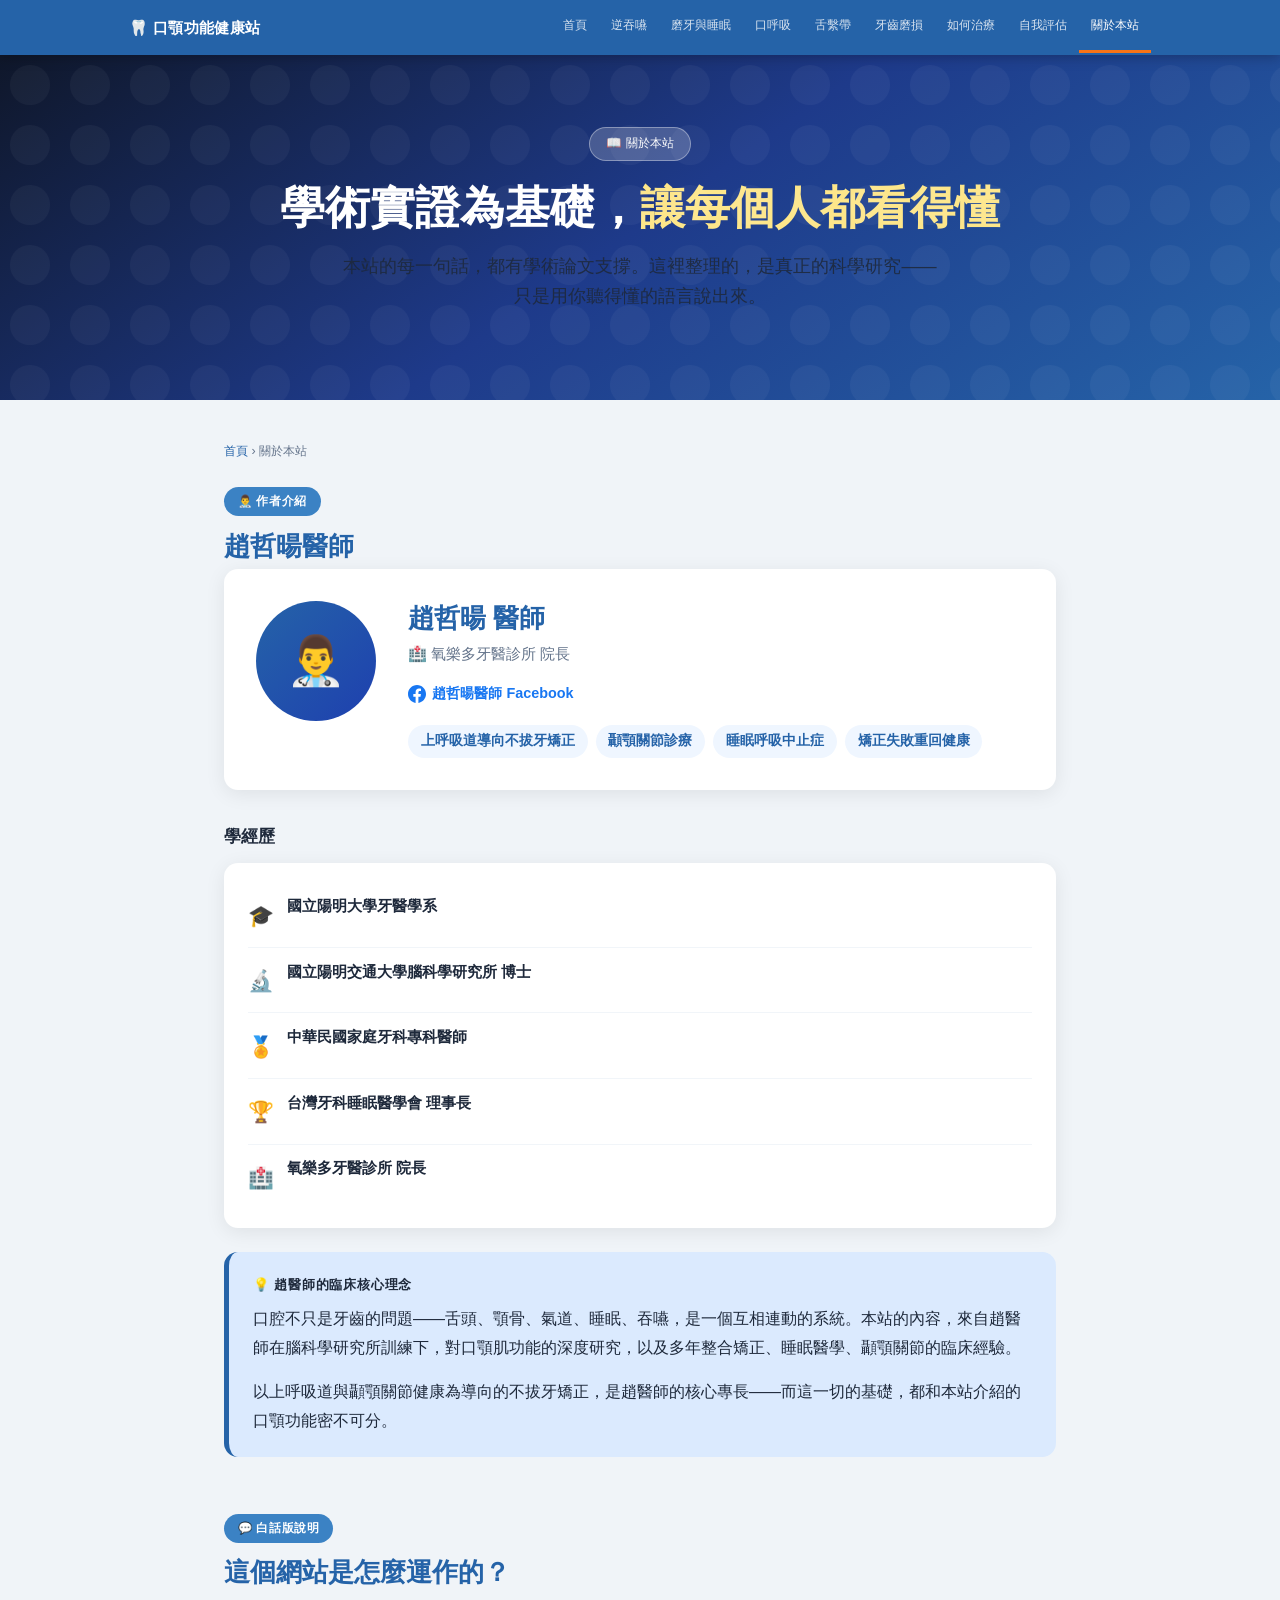
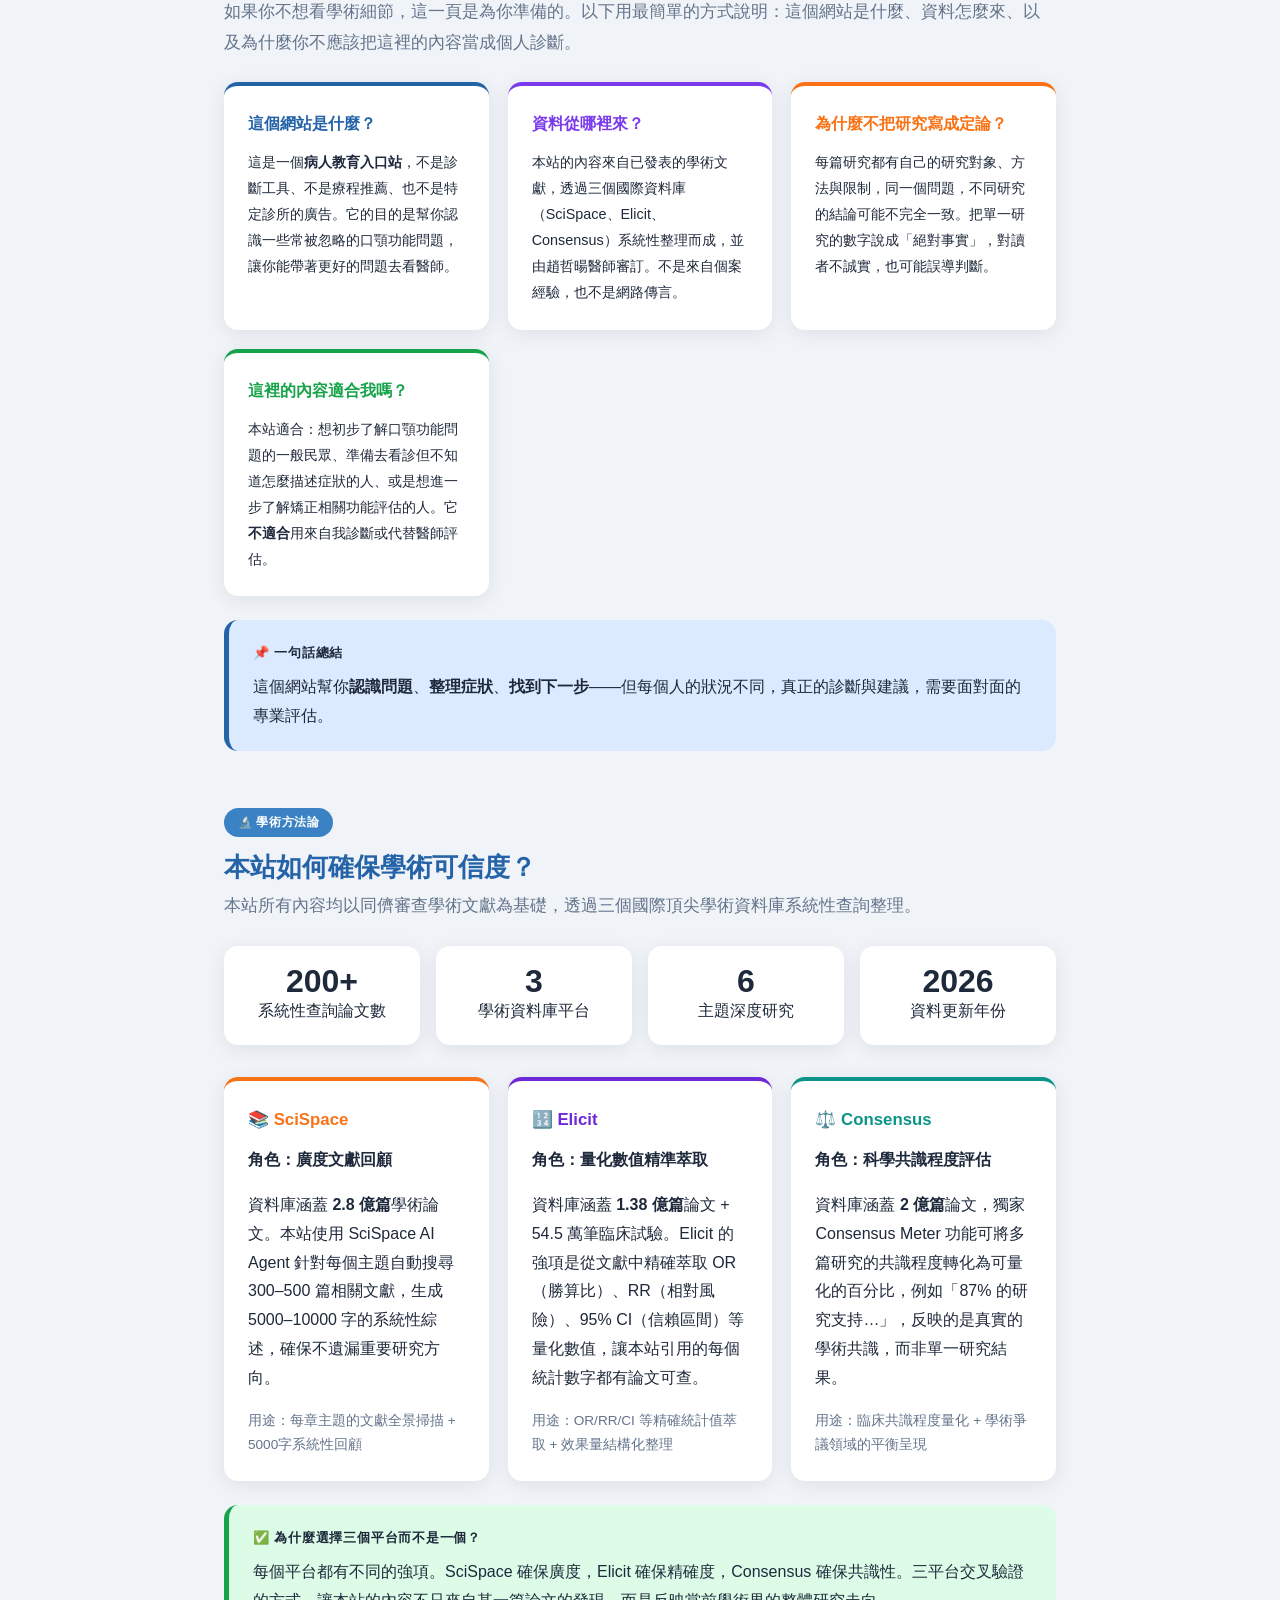
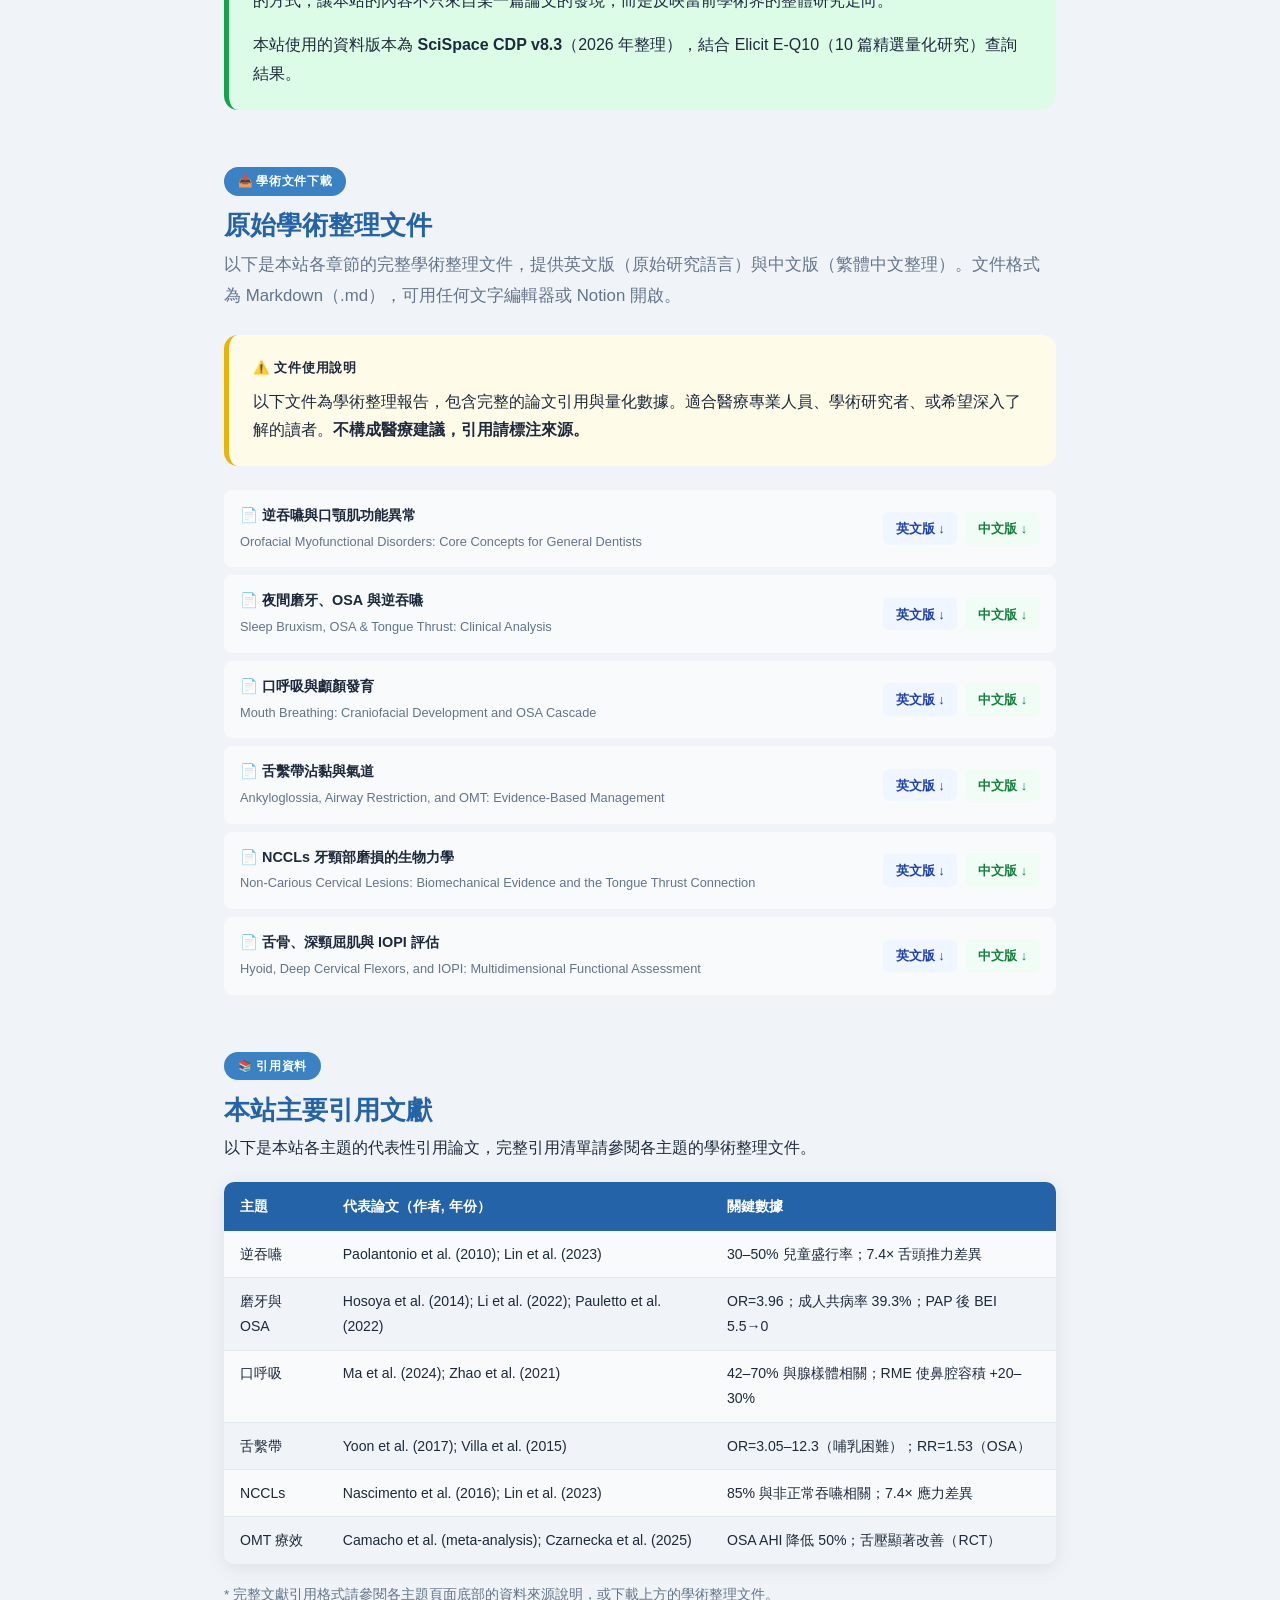
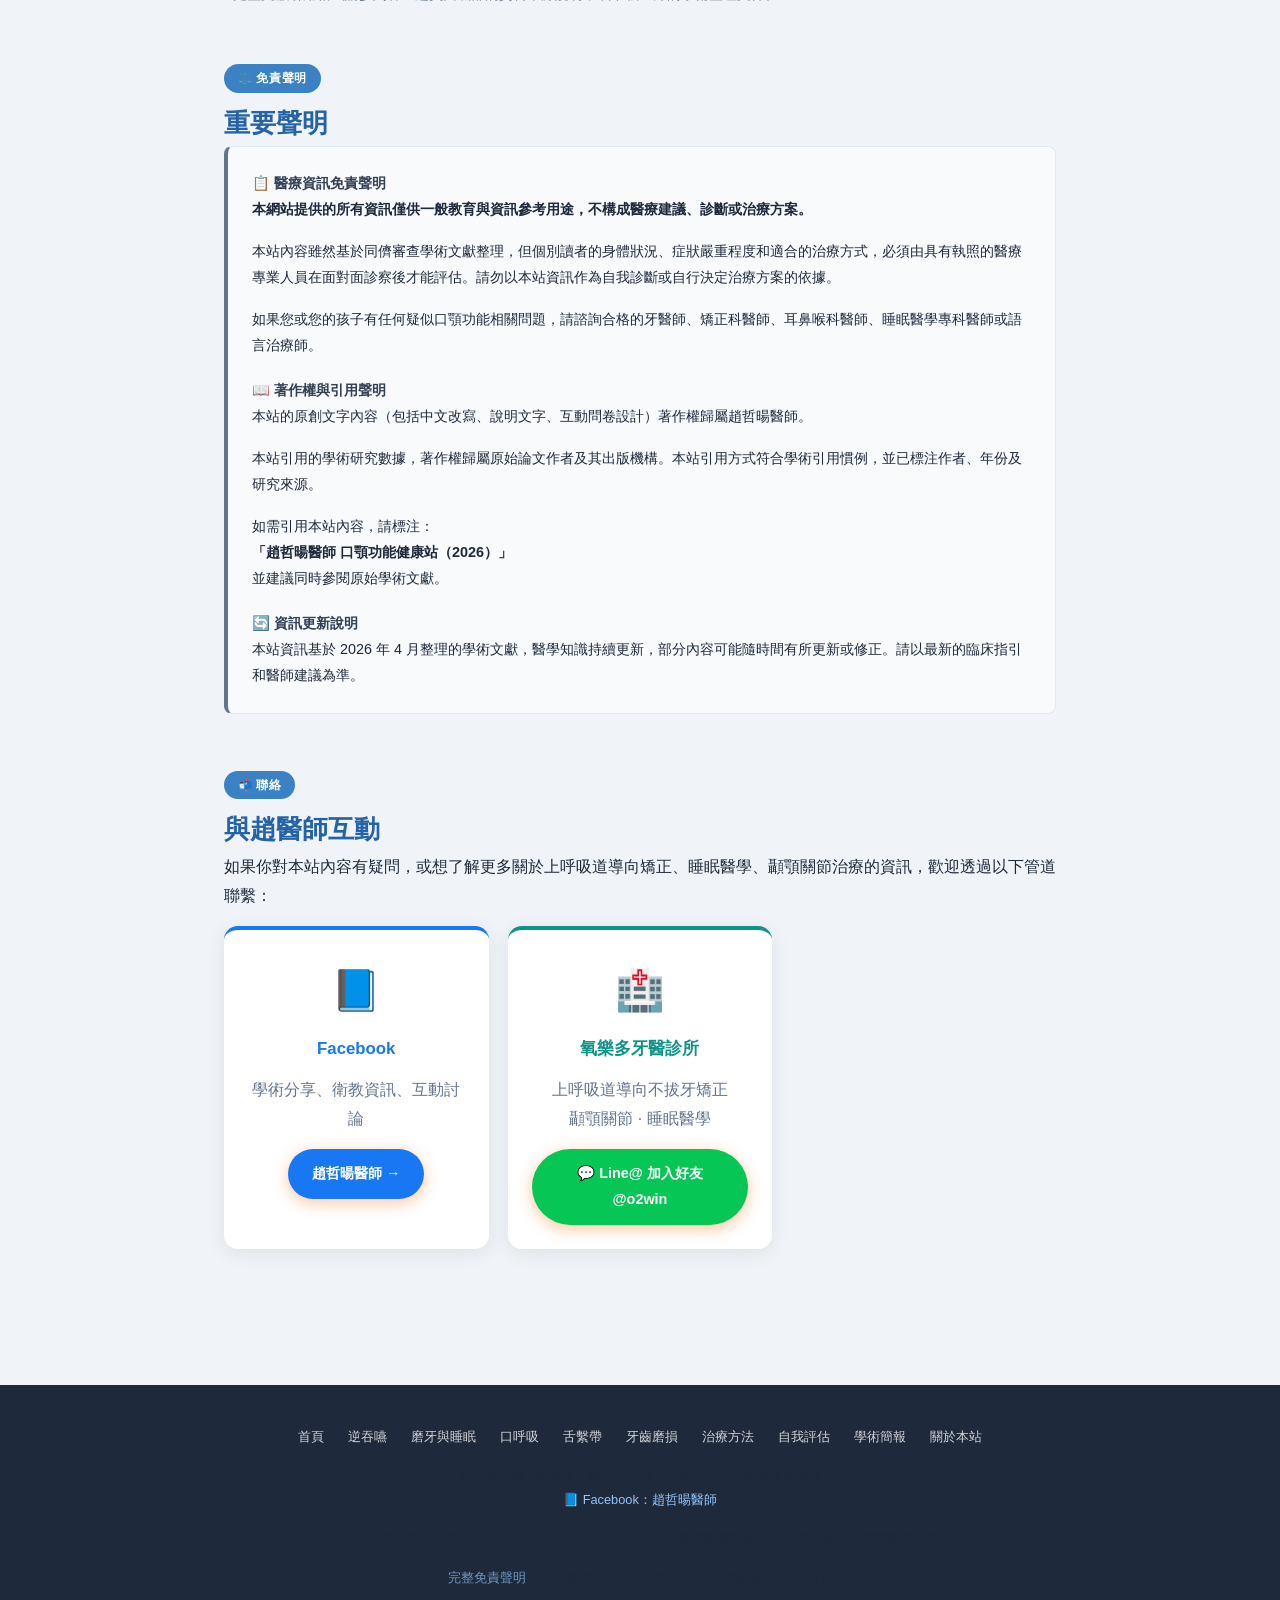
==== commit 95dd627e: "Phase 1 營運期：補連結、修 mobile、補 how-we-work 說明 - 所有 href="#" 矯正安全按鈕改為 index.html#ortho-safety - style.css" ====
--- a/about.html
+++ b/about.html
@@ -200,6 +200,37 @@
     </div>
   </section>
 
+  <!-- 白話版說明 -->
+  <section id="how-we-work">
+    <div class="section-label">💬 白話版說明</div>
+    <h2>這個網站是怎麼運作的？</h2>
+    <p class="lead">如果你不想看學術細節，這一頁是為你準備的。以下用最簡單的方式說明：這個網站是什麼、資料怎麼來、以及為什麼你不應該把這裡的內容當成個人診斷。</p>
+
+    <div class="card-grid">
+      <div class="card" style="border-top:4px solid #2563a8;">
+        <h3 style="margin-top:0; color:#2563a8; font-size:1rem;">這個網站是什麼？</h3>
+        <p style="font-size:.9rem; margin-bottom:0;">這是一個<strong>病人教育入口站</strong>，不是診斷工具、不是療程推薦、也不是特定診所的廣告。它的目的是幫你認識一些常被忽略的口顎功能問題，讓你能帶著更好的問題去看醫師。</p>
+      </div>
+      <div class="card" style="border-top:4px solid #7c3aed;">
+        <h3 style="margin-top:0; color:#7c3aed; font-size:1rem;">資料從哪裡來？</h3>
+        <p style="font-size:.9rem; margin-bottom:0;">本站的內容來自已發表的學術文獻，透過三個國際資料庫（SciSpace、Elicit、Consensus）系統性整理而成，並由趙哲暘醫師審訂。不是來自個案經驗，也不是網路傳言。</p>
+      </div>
+      <div class="card" style="border-top:4px solid #f97316;">
+        <h3 style="margin-top:0; color:#f97316; font-size:1rem;">為什麼不把研究寫成定論？</h3>
+        <p style="font-size:.9rem; margin-bottom:0;">每篇研究都有自己的研究對象、方法與限制，同一個問題，不同研究的結論可能不完全一致。把單一研究的數字說成「絕對事實」，對讀者不誠實，也可能誤導判斷。</p>
+      </div>
+      <div class="card" style="border-top:4px solid #16a34a;">
+        <h3 style="margin-top:0; color:#16a34a; font-size:1rem;">這裡的內容適合我嗎？</h3>
+        <p style="font-size:.9rem; margin-bottom:0;">本站適合：想初步了解口顎功能問題的一般民眾、準備去看診但不知道怎麼描述症狀的人、或是想進一步了解矯正相關功能評估的人。它<strong>不適合</strong>用來自我診斷或代替醫師評估。</p>
+      </div>
+    </div>
+
+    <div class="hl hl-blue" style="margin-top:1.5rem;">
+      <div class="title">📌 一句話總結</div>
+      <p style="margin-bottom:0;">這個網站幫你<strong>認識問題</strong>、<strong>整理症狀</strong>、<strong>找到下一步</strong>——但每個人的狀況不同，真正的診斷與建議，需要面對面的專業評估。</p>
+    </div>
+  </section>
+
   <!-- 學術方法論 -->
   <section>
     <div class="section-label">🔬 學術方法論</div>
--- a/style.css
+++ b/style.css
@@ -246,6 +246,19 @@
   main { padding: 1.5rem 1rem 4rem; }
   .stats { grid-template-columns: repeat(2, 1fr); }
   .three-sum ol li { font-size: .9rem; }
+
+  /* Hero: stack buttons vertically on mobile */
+  .hero-btns { flex-direction: column; align-items: stretch; gap: .6rem; }
+  .hero-btns .btn { text-align: center; }
+
+  /* 下一步三格：collapse to single column on mobile */
+  .next-step-grid { grid-template-columns: 1fr !important; }
+
+  /* 什麼時候求助 2-col grid → single column */
+  .seek-help-grid { grid-template-columns: 1fr !important; }
+
+  /* FAQ answers: easier to read */
+  .faq-a { font-size: .88rem; line-height: 1.7; }
 }
 
 [id] { scroll-margin-top: 56px; }
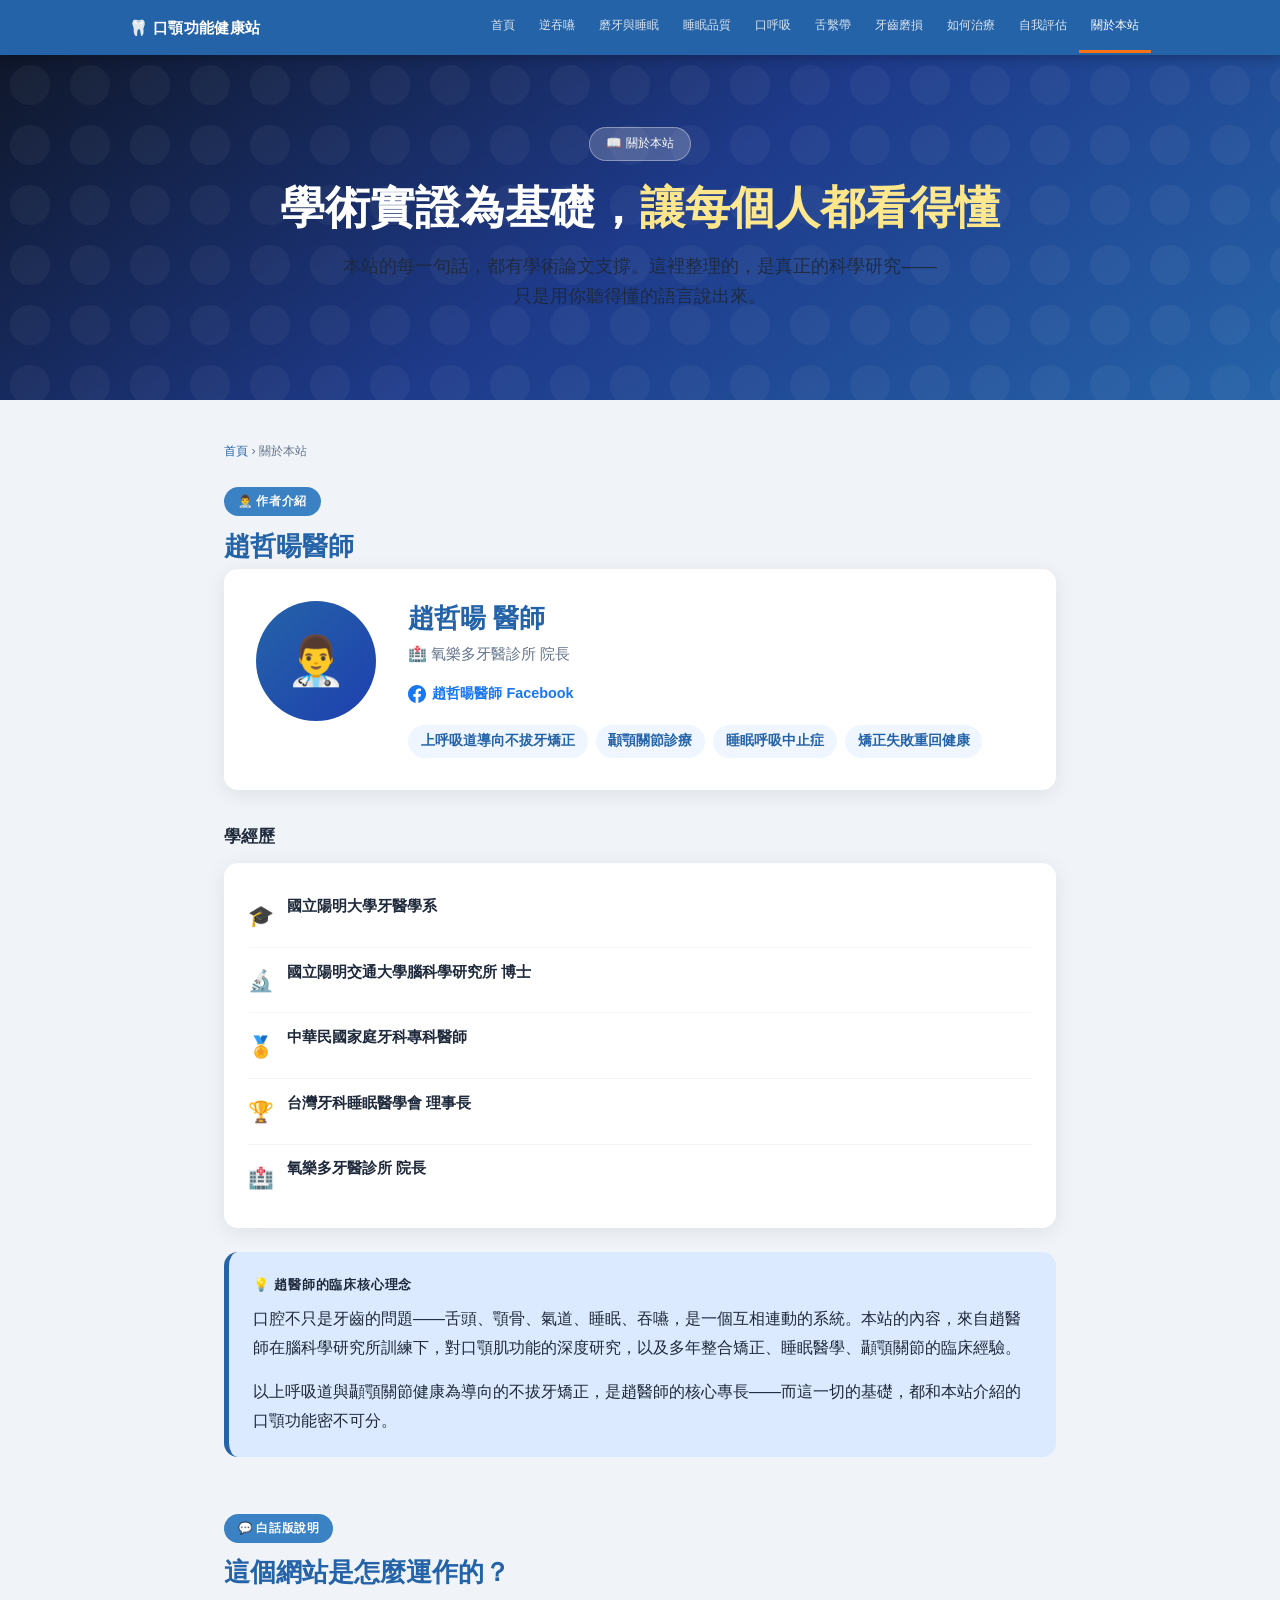
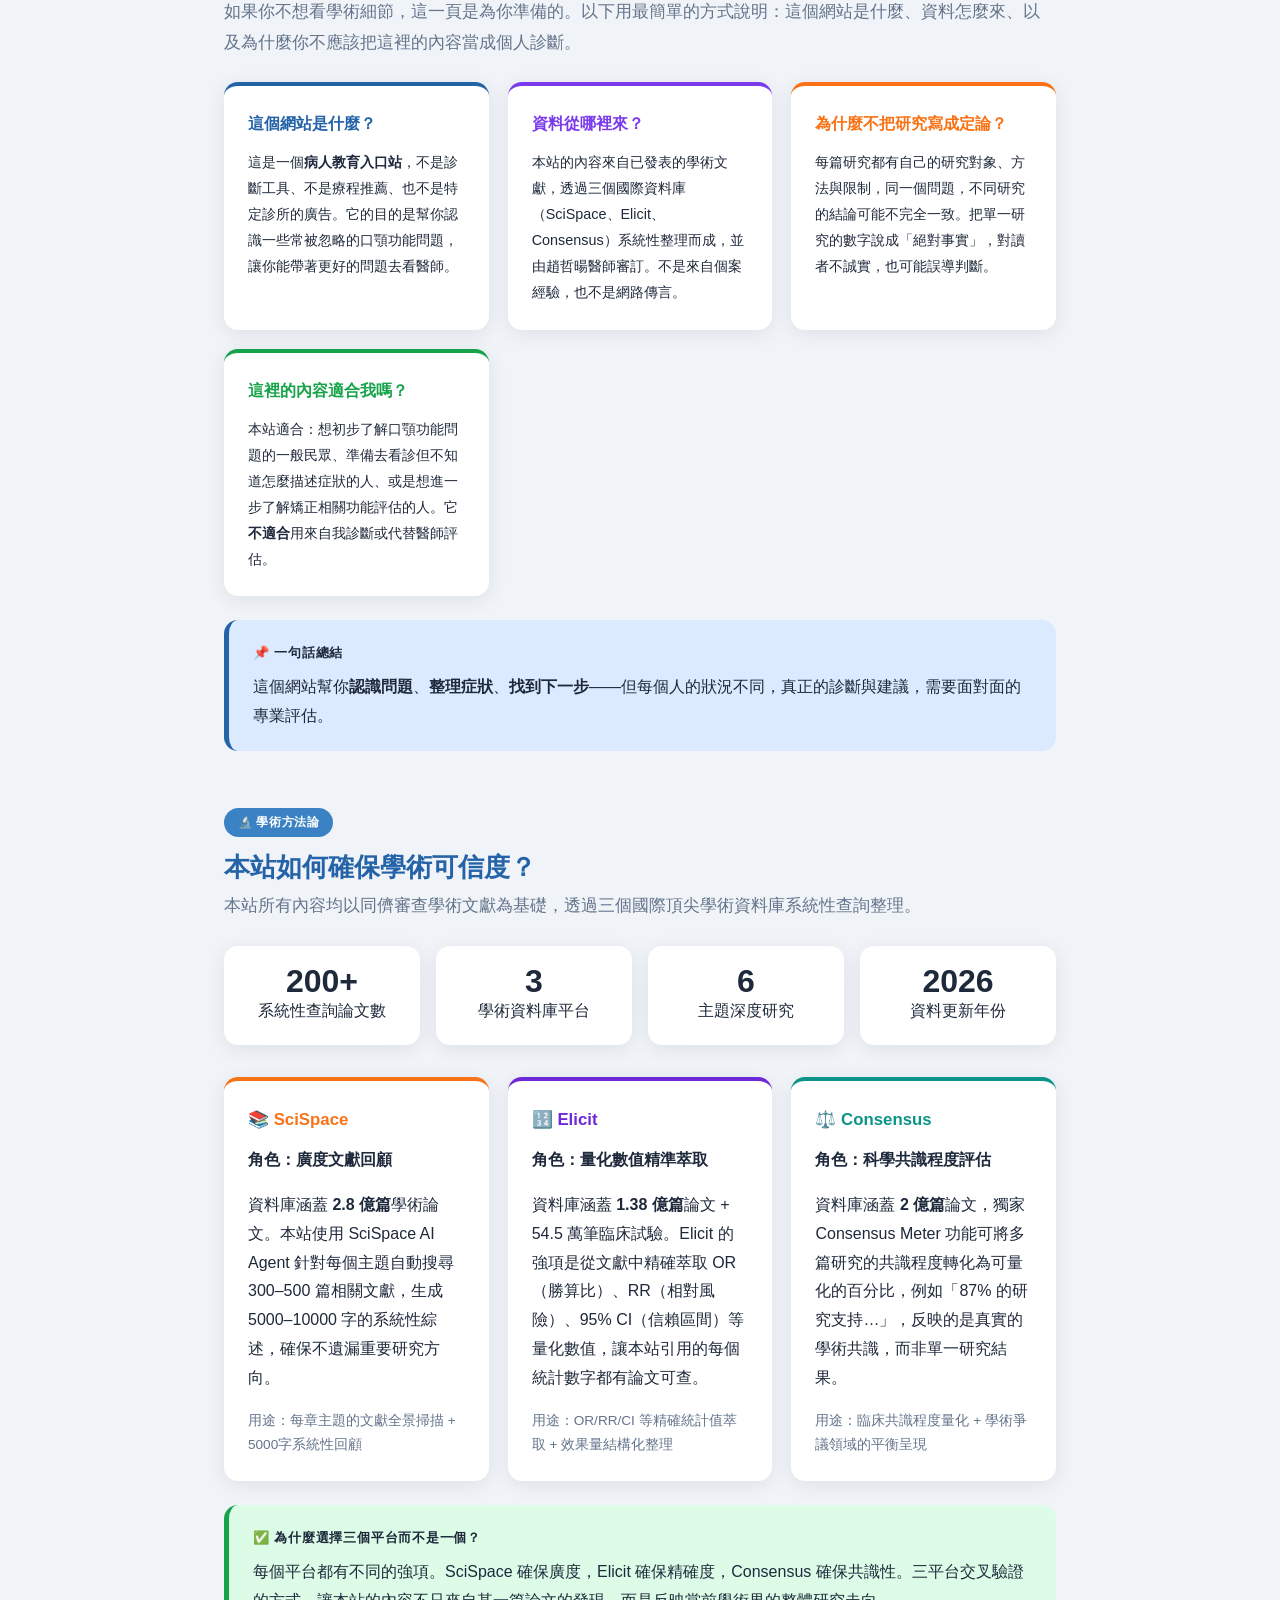
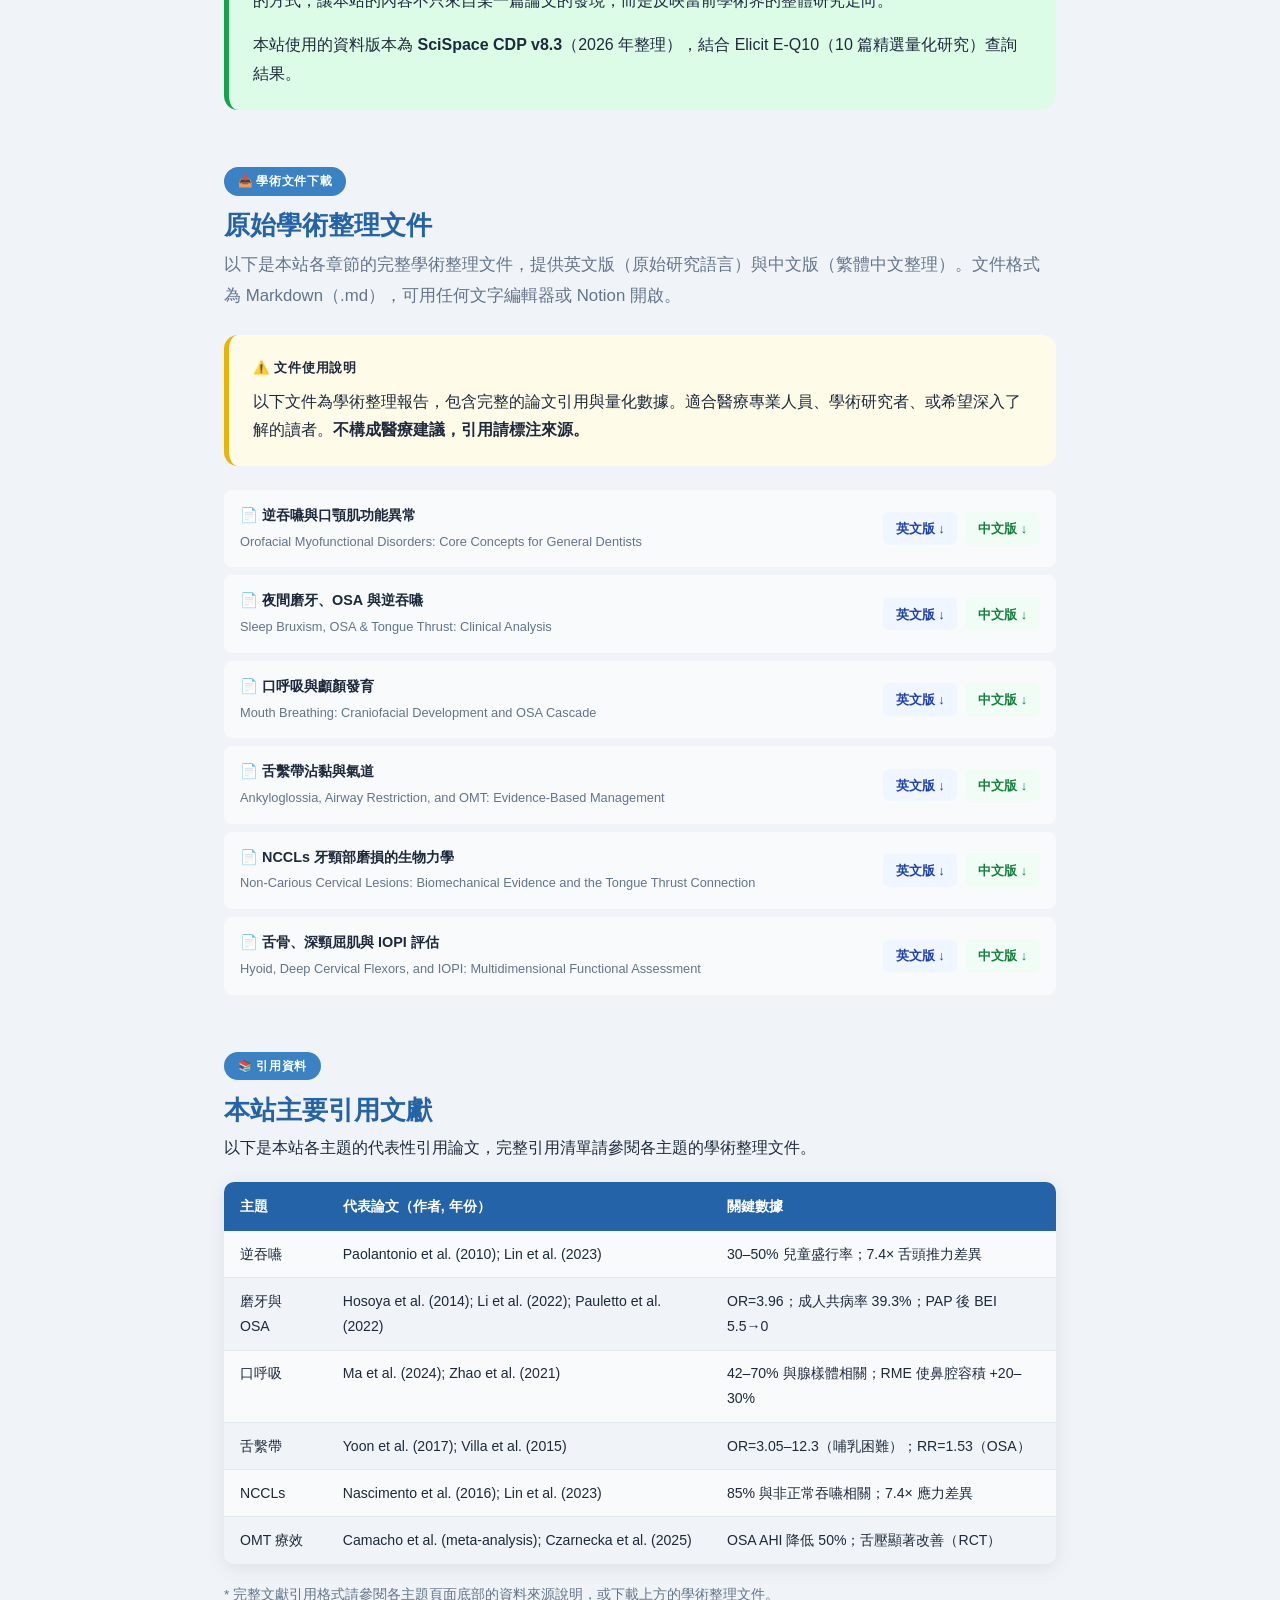
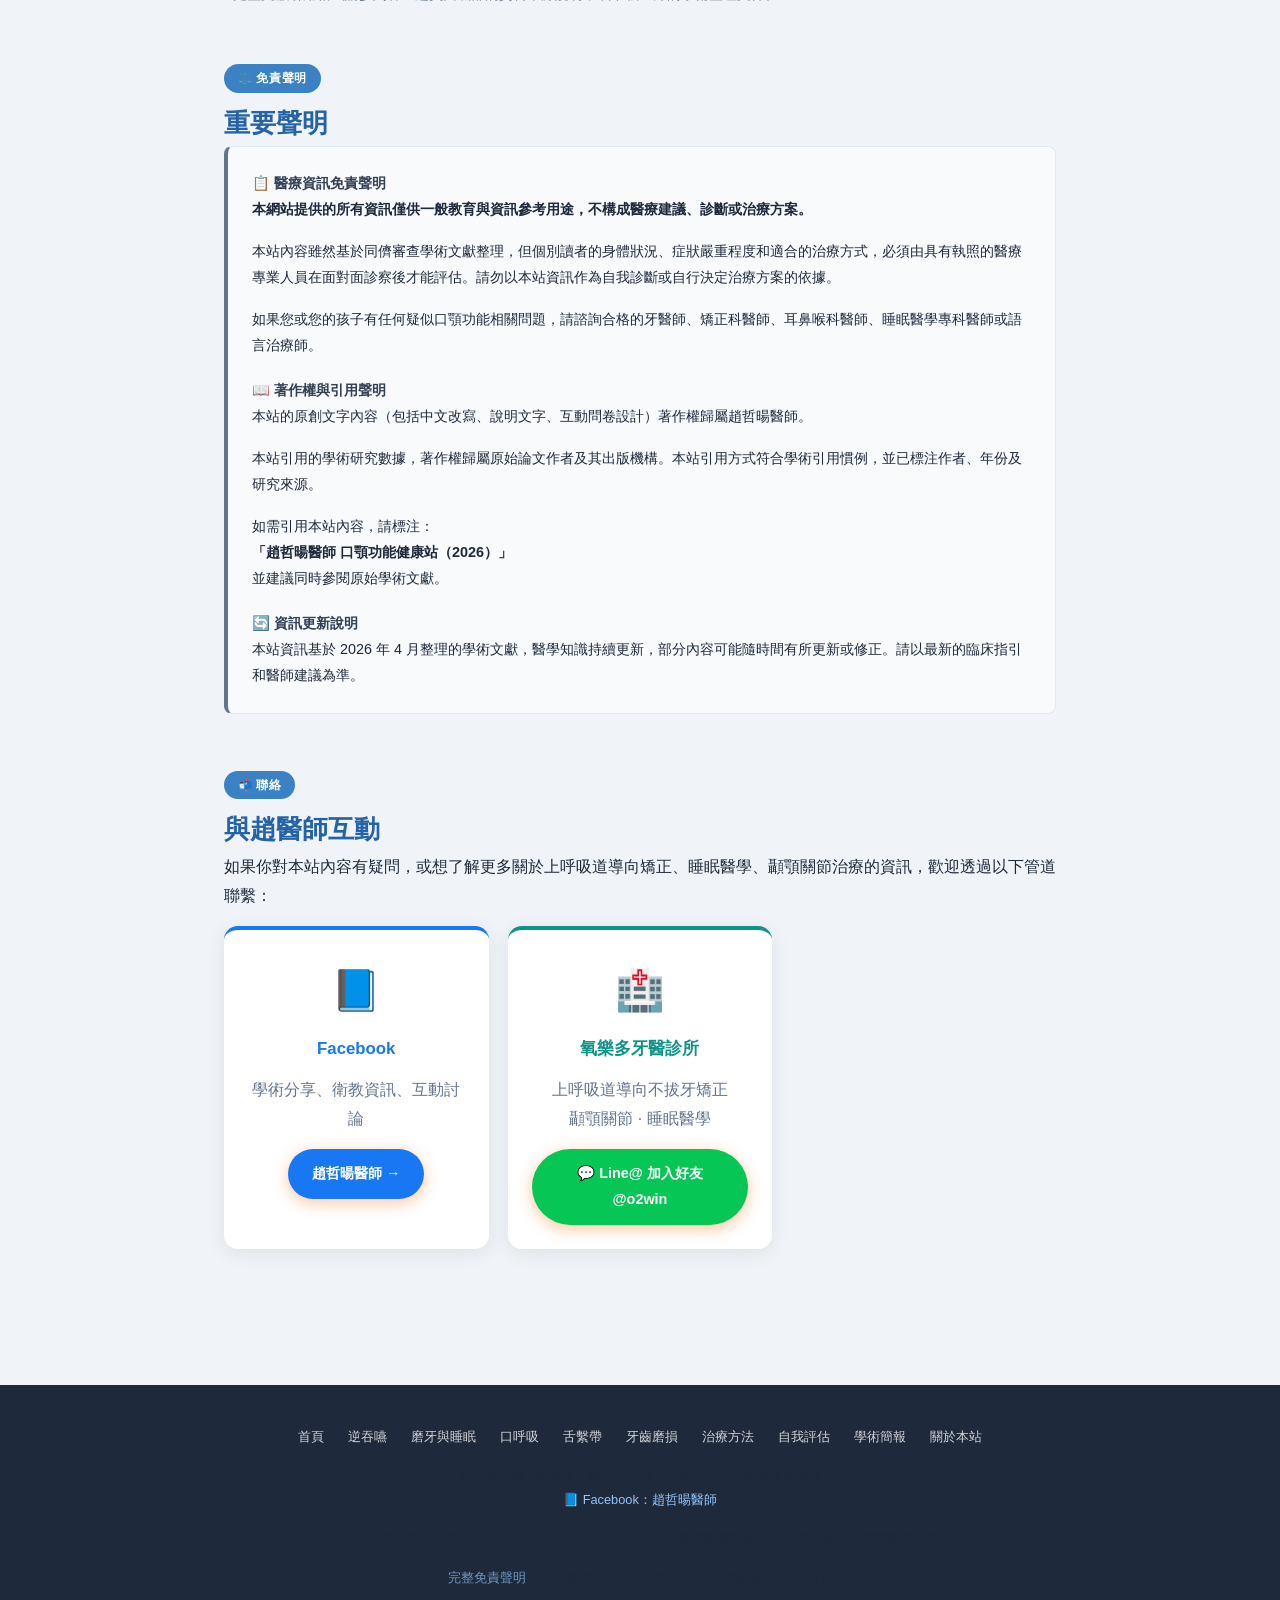
==== commit c6be4e84: "Phase 2 營運期：新增睡眠品質頁、看診前工具、4題 FAQ、全站導覽更新 新增頁面： - sleep-quality.html：睡眠品質與口顎功能主題頁（深藍色主題，含晨間訊號、影響路徑、常見誤" ====
--- a/about.html
+++ b/about.html
@@ -127,6 +127,7 @@
       <li><a href="index.html">首頁</a></li>
       <li><a href="tongue-thrust.html">逆吞嚥</a></li>
       <li><a href="osa-bruxism.html">磨牙與睡眠</a></li>
+      <li><a href="sleep-quality.html">睡眠品質</a></li>
       <li><a href="mouth-breathing.html">口呼吸</a></li>
       <li><a href="ankyloglossia.html">舌繫帶</a></li>
       <li><a href="ncls.html">牙齒磨損</a></li>
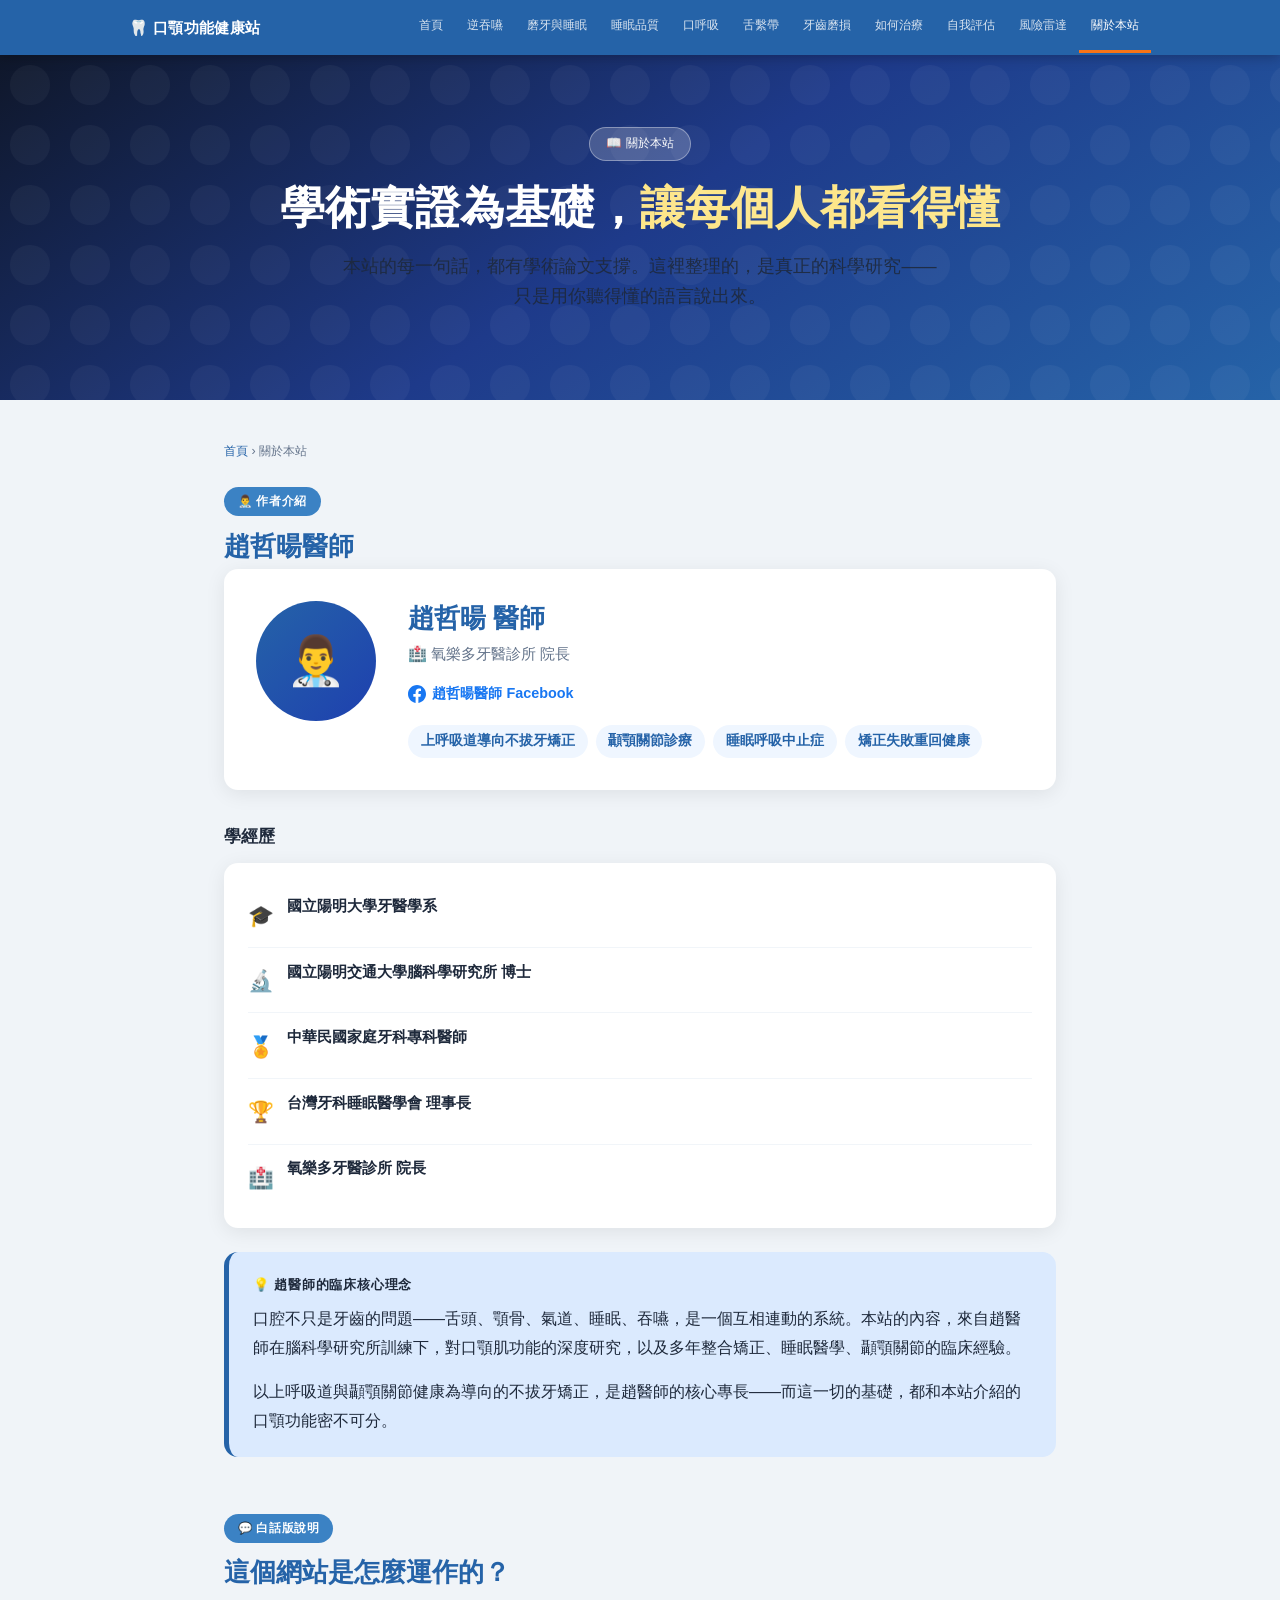
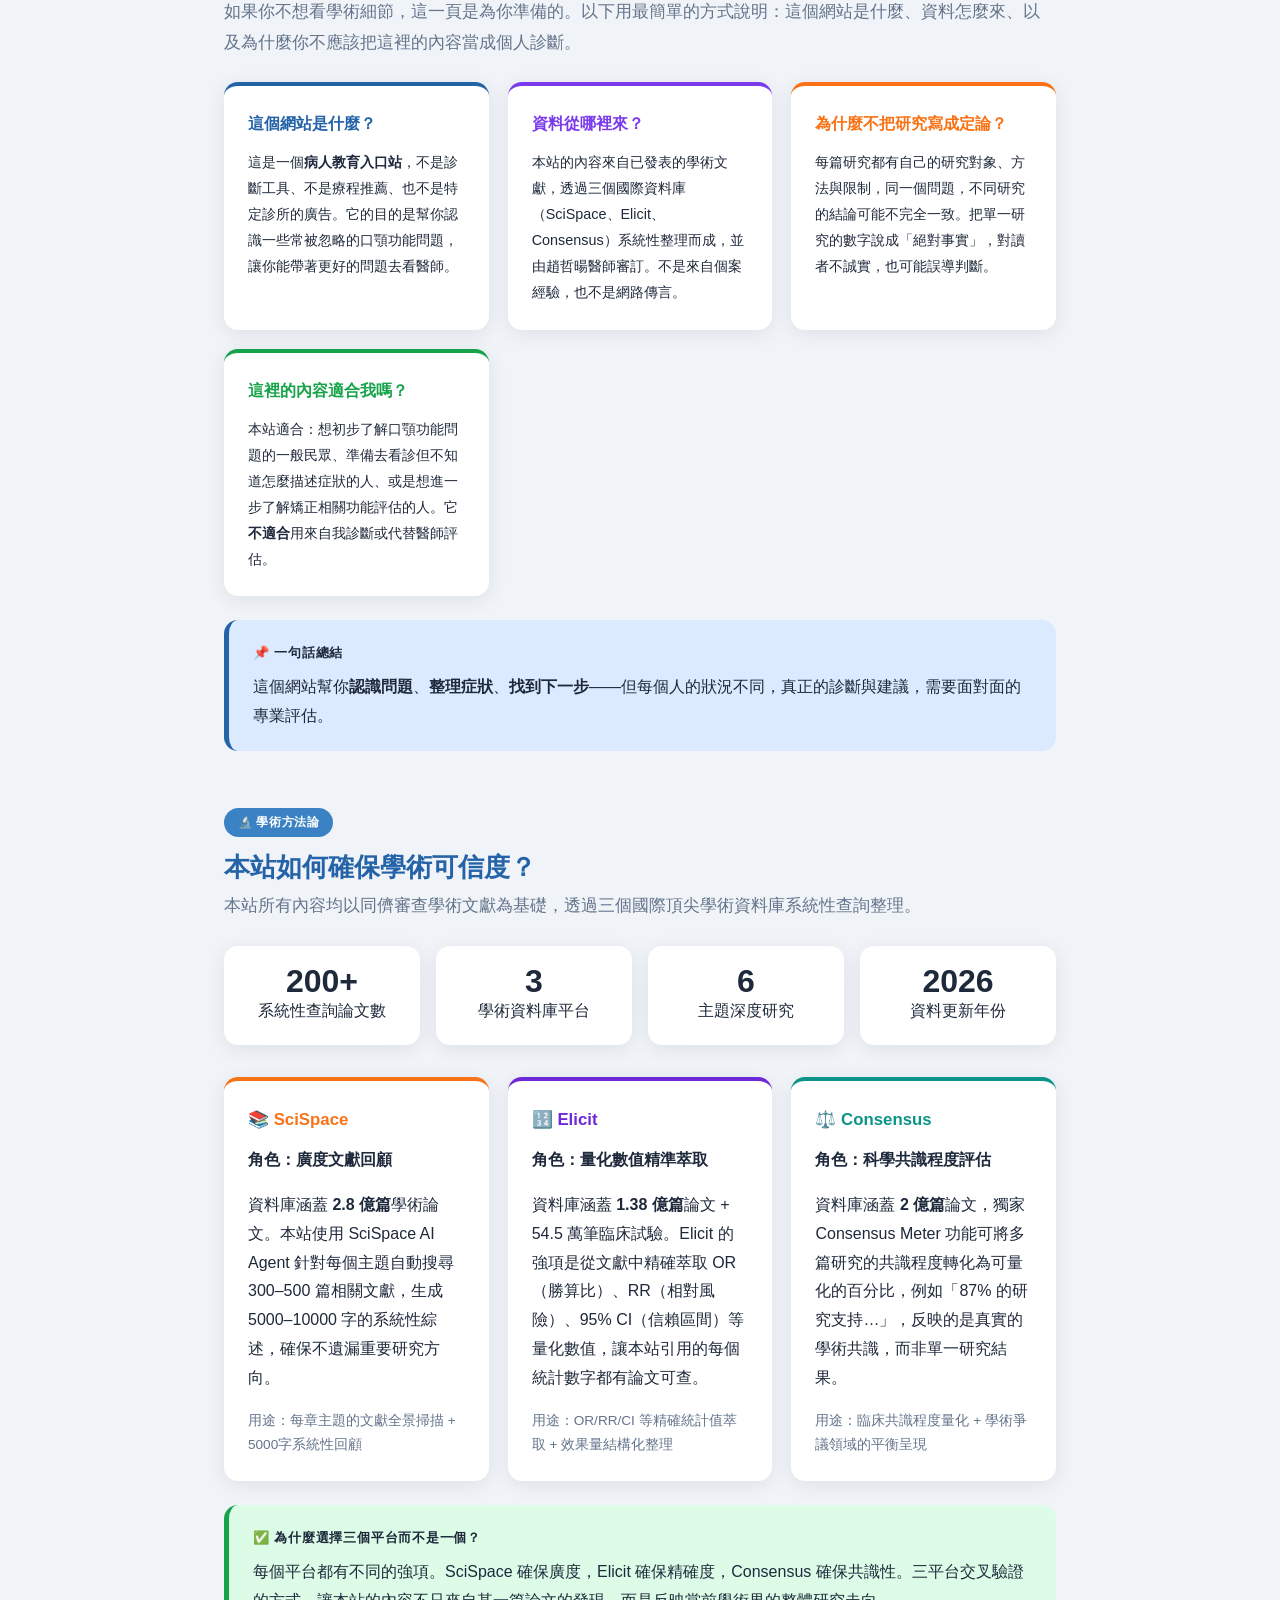
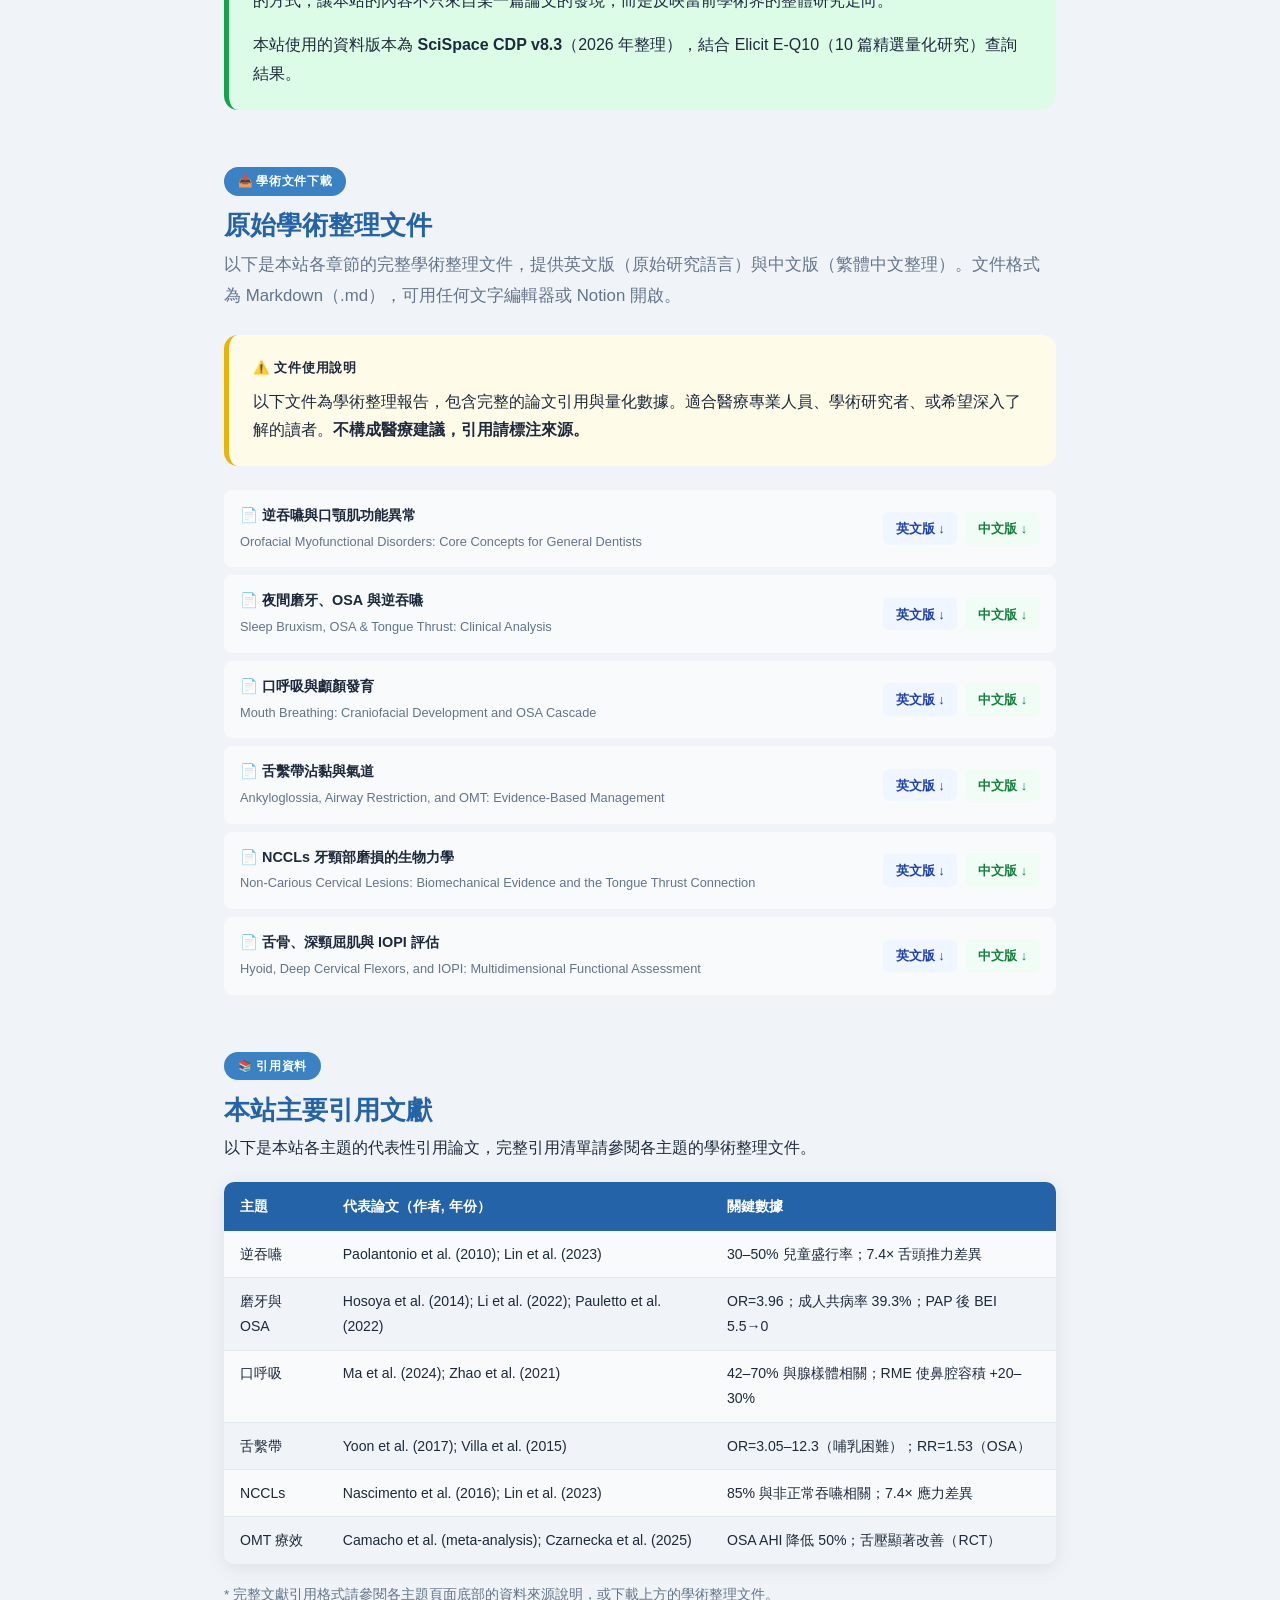
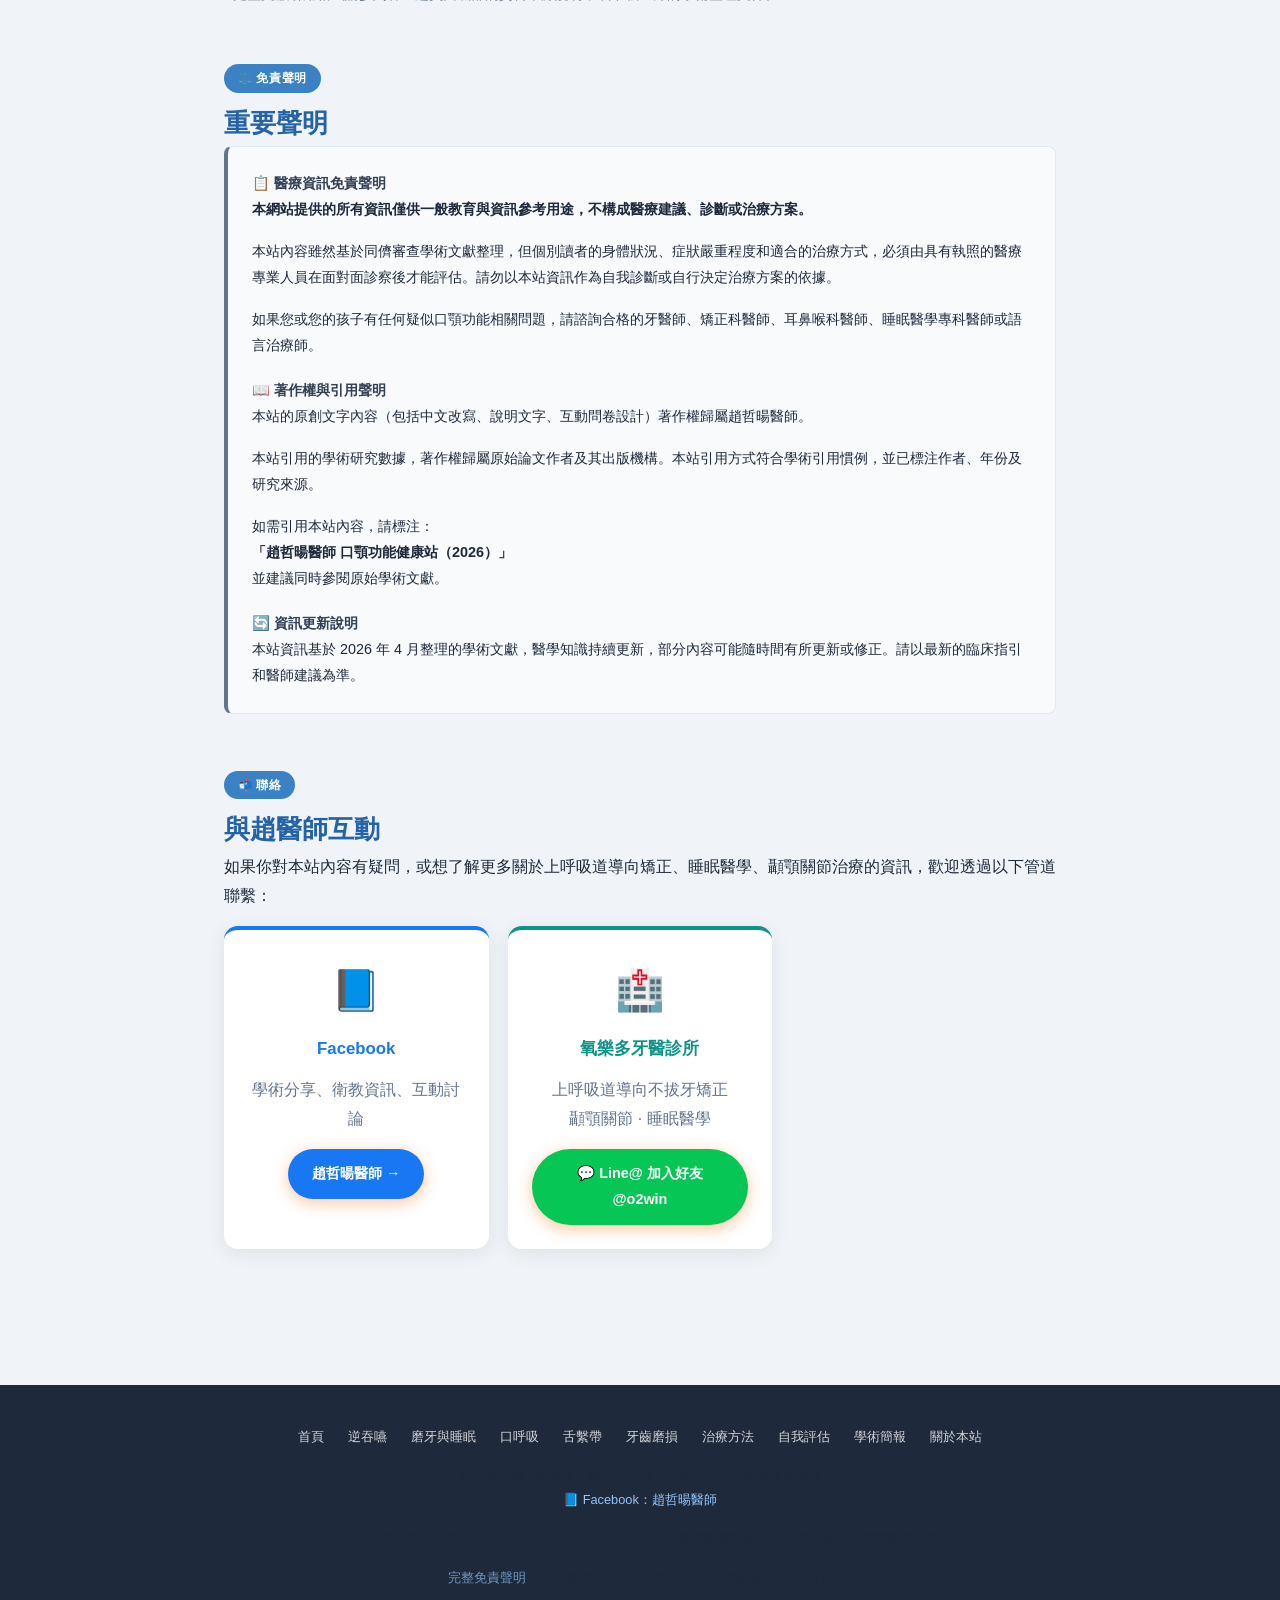
==== commit dab21f07: "Add 口顎功能風險雷達 (risk radar) interactive tool - New risk-radar.html: 20-question questionnaire across 8" ====
--- a/about.html
+++ b/about.html
@@ -133,6 +133,7 @@
       <li><a href="ncls.html">牙齒磨損</a></li>
       <li><a href="omt.html">如何治療</a></li>
       <li><a href="self-check.html">自我評估</a></li>
+      <li><a href="risk-radar.html">風險雷達</a></li>
       <li><a href="about.html" class="active">關於本站</a></li>
     </ul>
   </div>
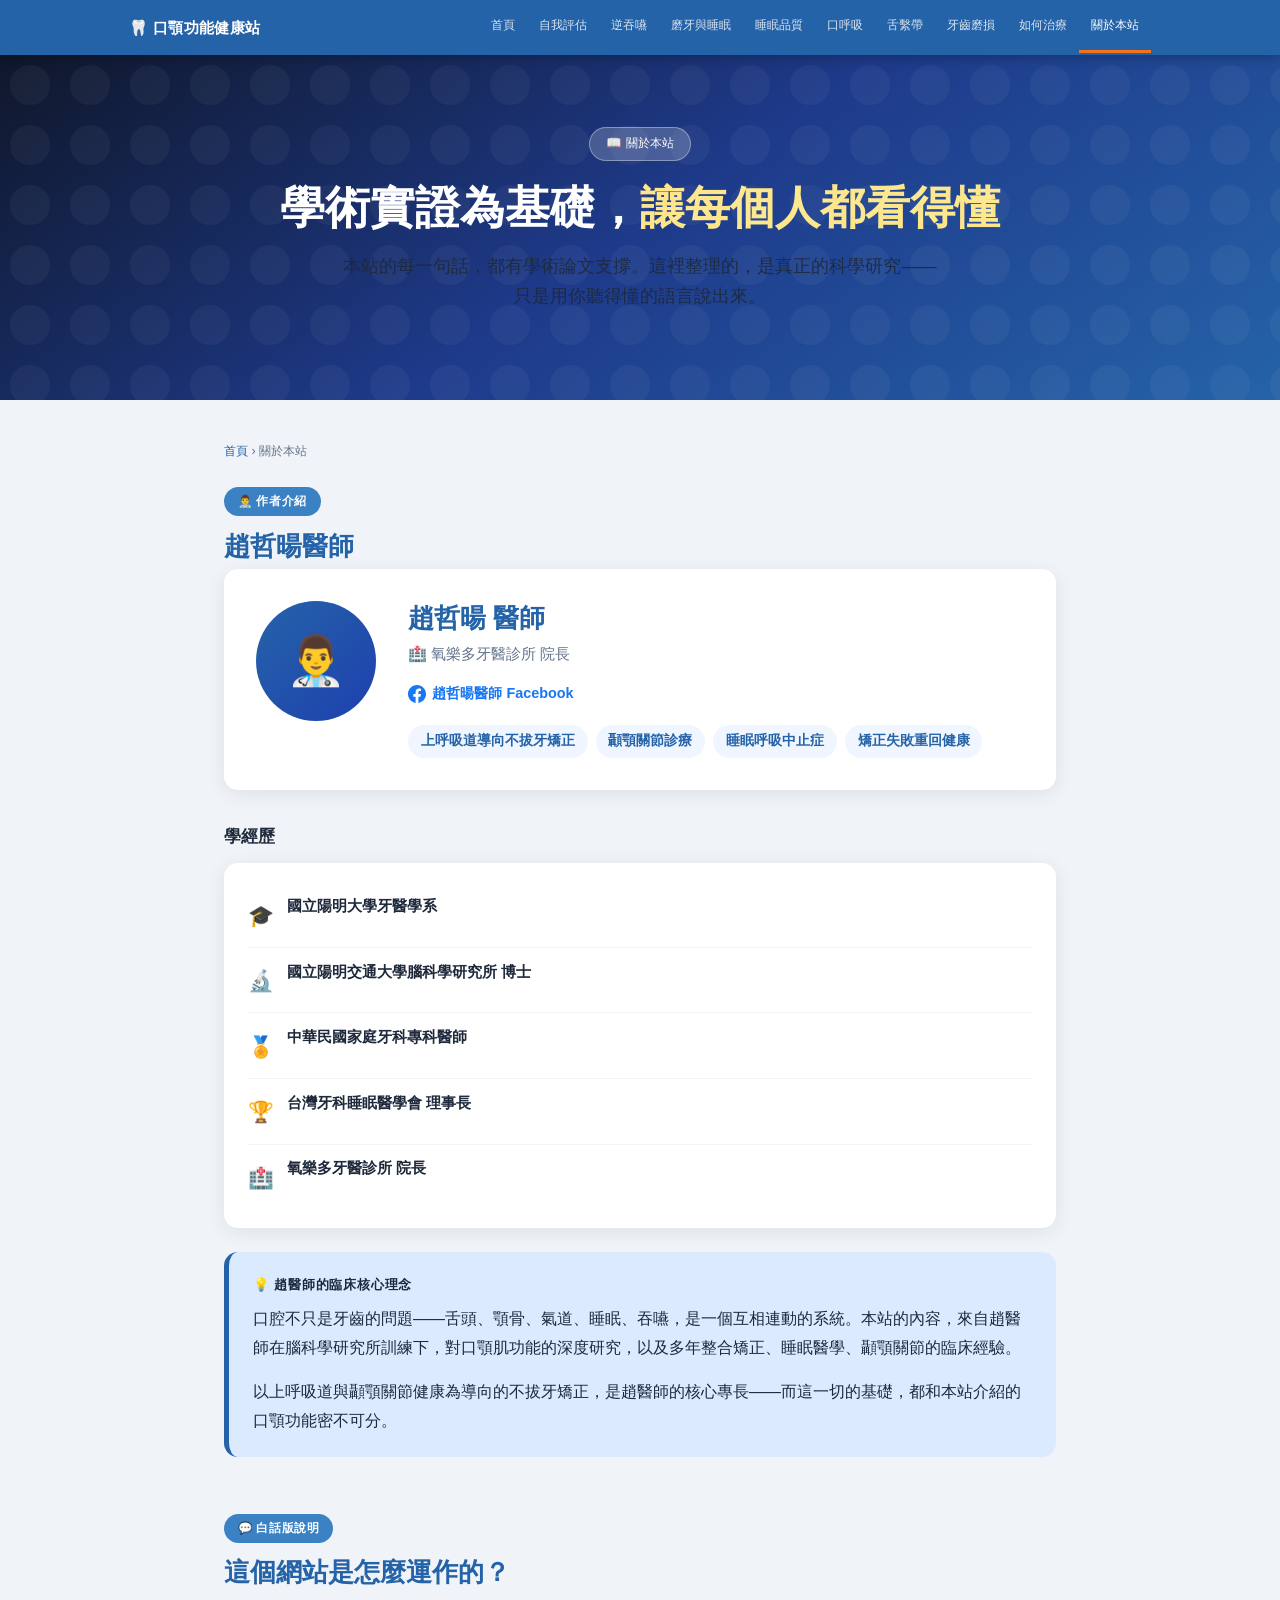
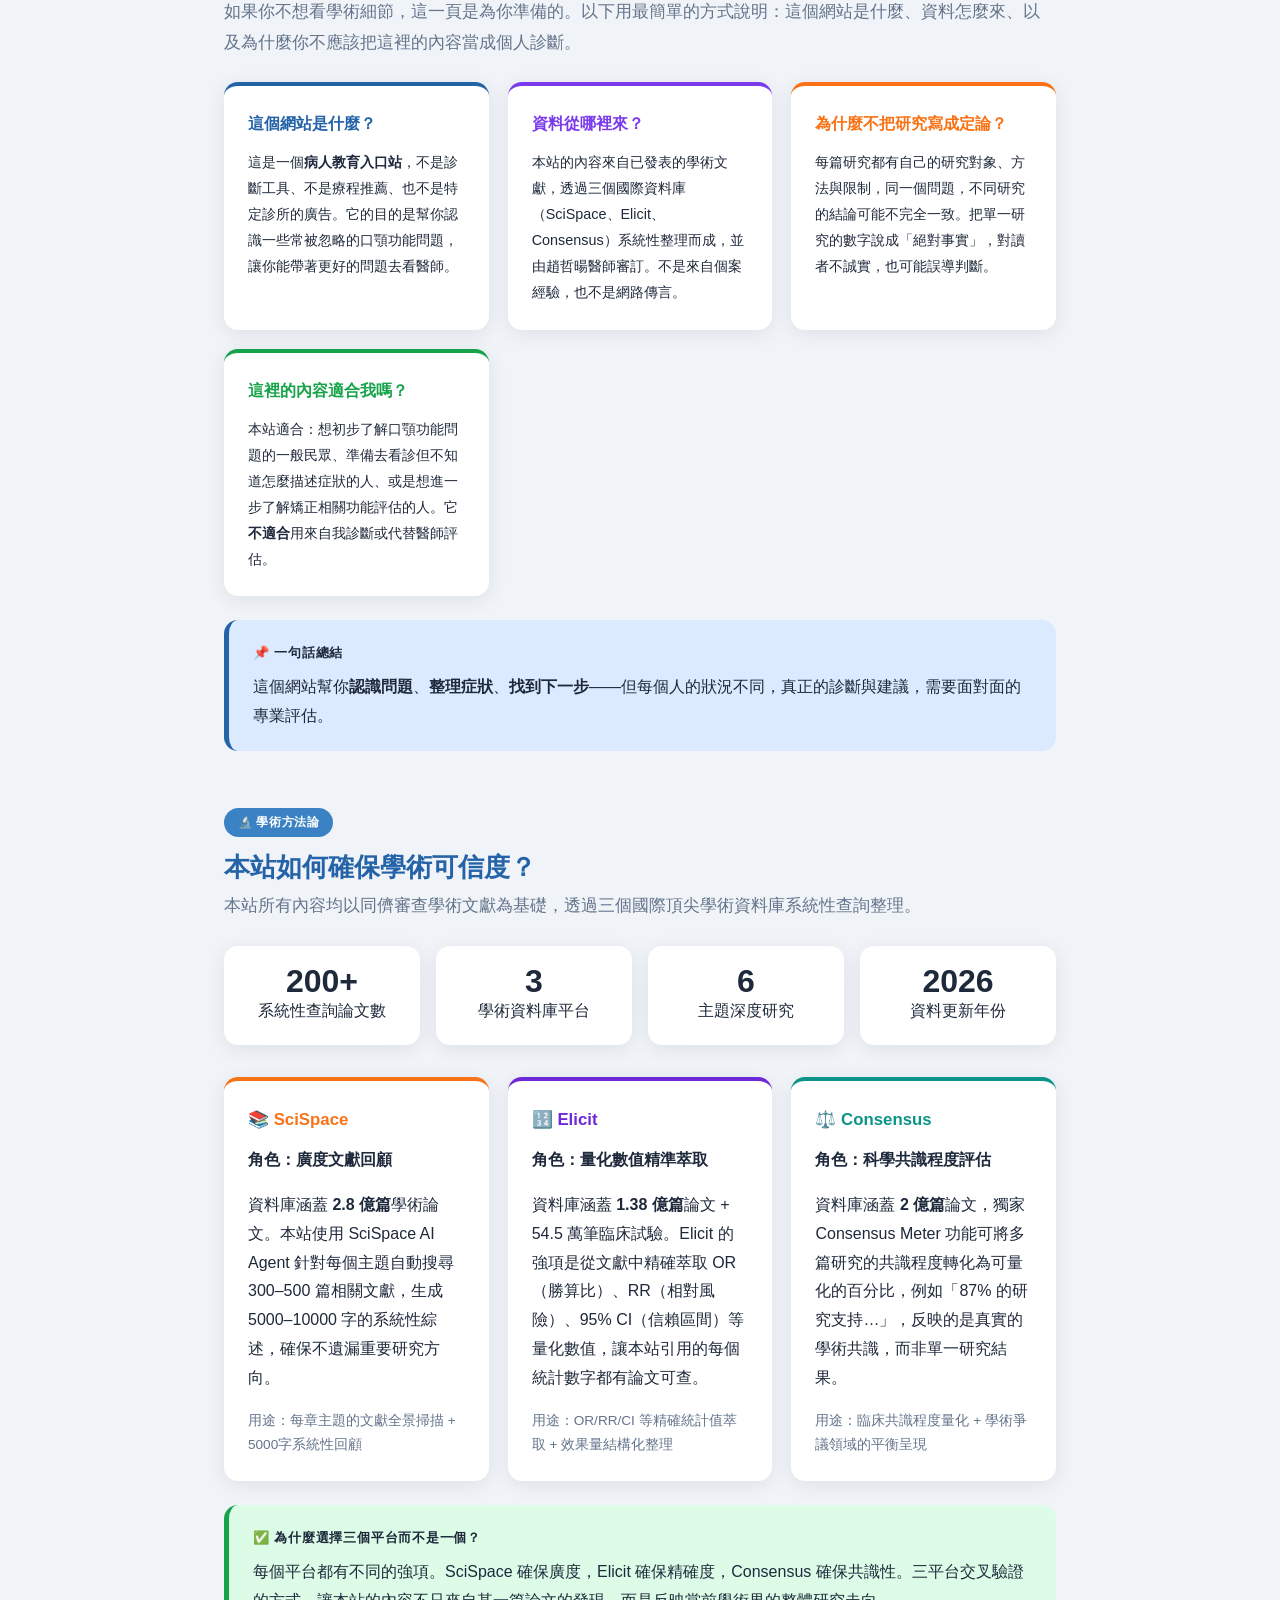
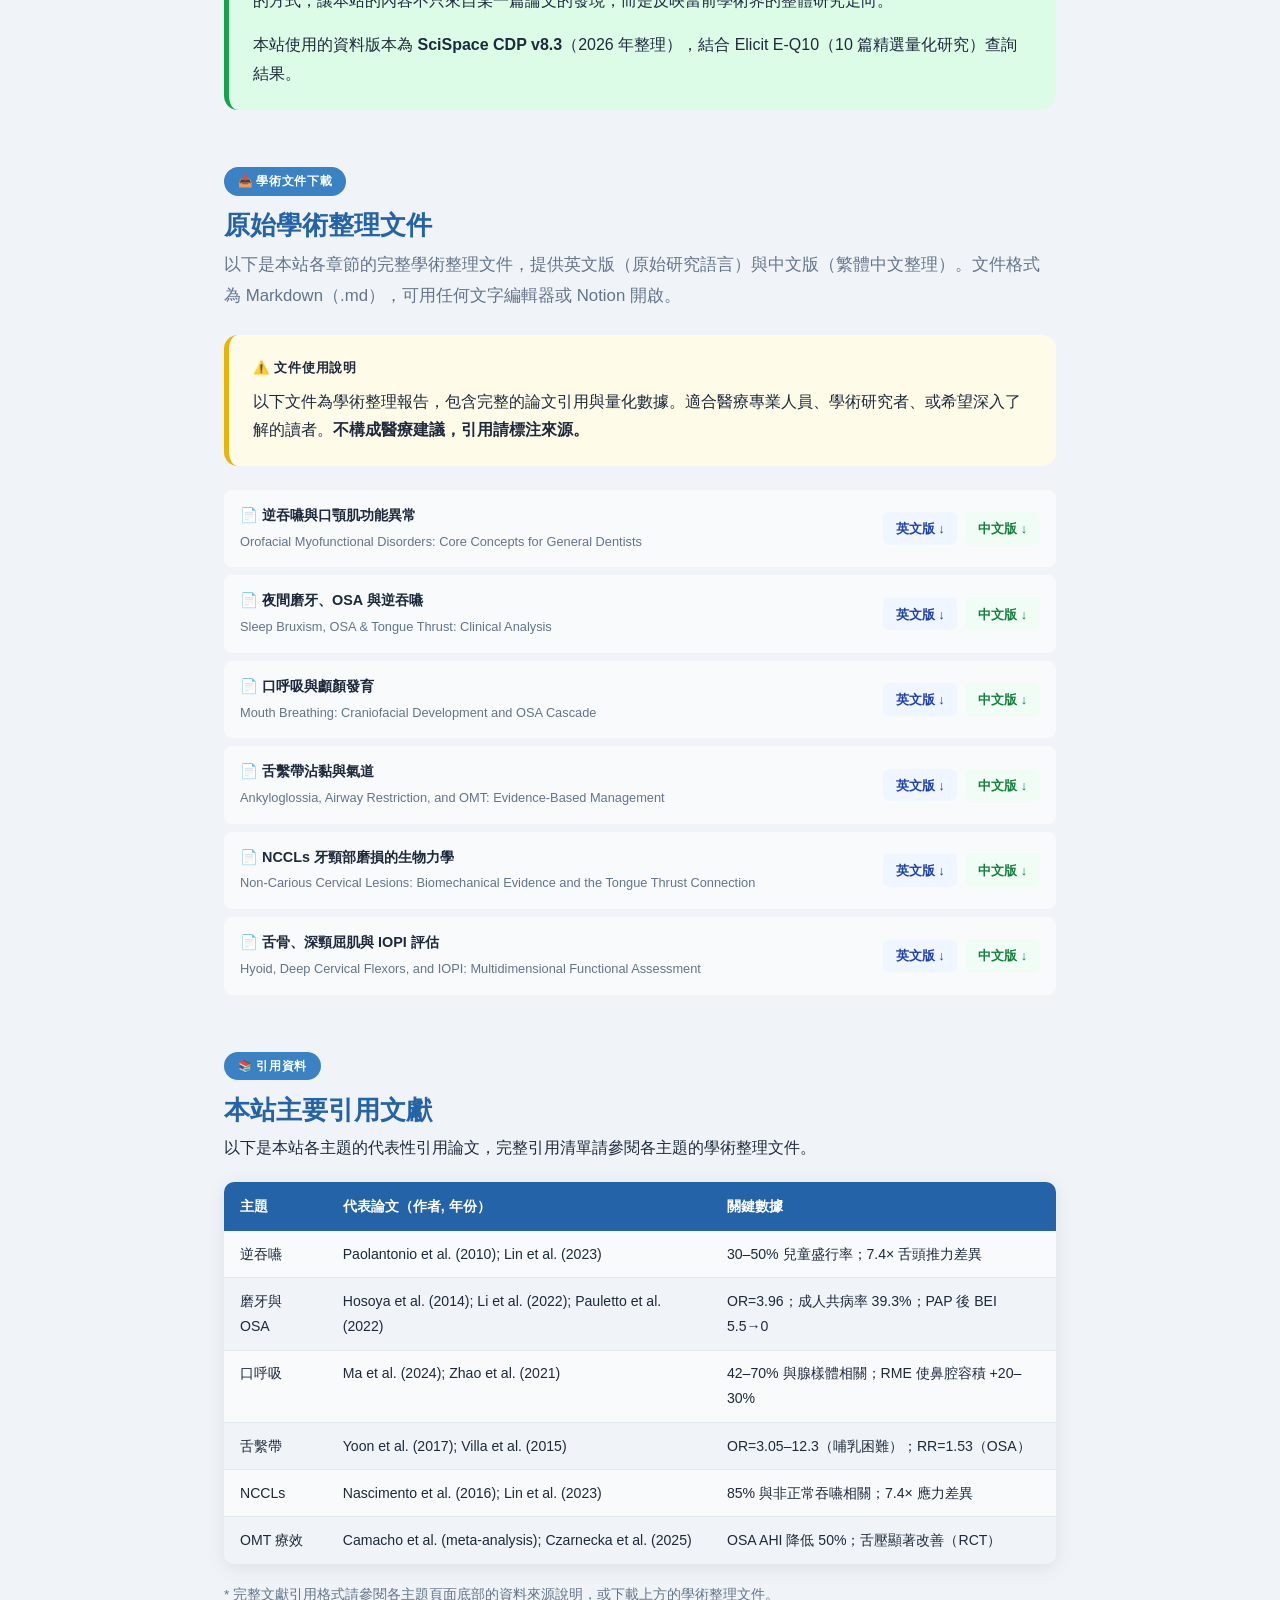
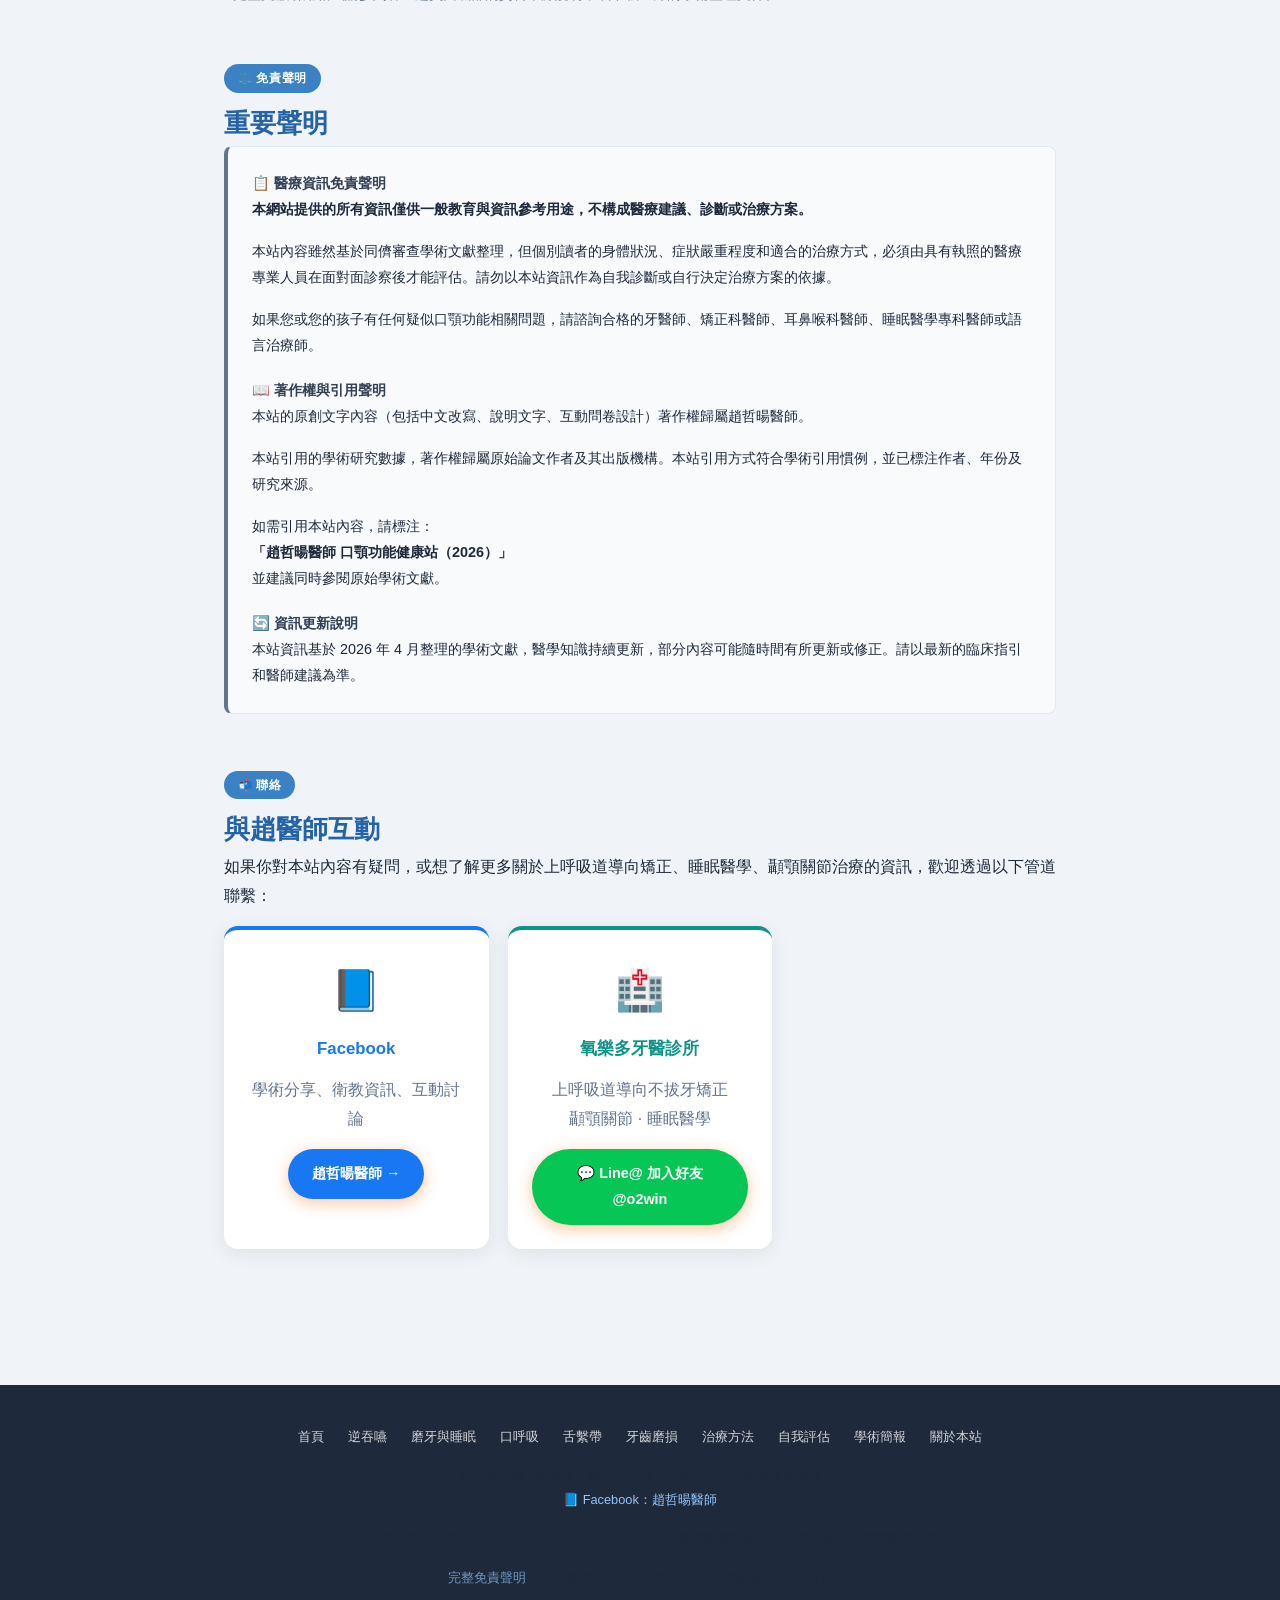
==== commit 9e8cdd70: "新增音頻導覽頁（audio.html）+ 全站 nav 更新 - 建立 audio.html：37 支 AI 音頻短片導覽頁，依六大主題分類 - 11 支已上傳影片以 YouTube iframe 嵌" ====
--- a/about.html
+++ b/about.html
@@ -125,6 +125,7 @@
     <a href="index.html" class="nav-logo">🦷 口顎功能健康站</a>
     <ul class="nav-links">
       <li><a href="index.html">首頁</a></li>
+      <li><a href="self-check.html">自我評估</a></li>
       <li><a href="tongue-thrust.html">逆吞嚥</a></li>
       <li><a href="osa-bruxism.html">磨牙與睡眠</a></li>
       <li><a href="sleep-quality.html">睡眠品質</a></li>
@@ -132,8 +133,6 @@
       <li><a href="ankyloglossia.html">舌繫帶</a></li>
       <li><a href="ncls.html">牙齒磨損</a></li>
       <li><a href="omt.html">如何治療</a></li>
-      <li><a href="self-check.html">自我評估</a></li>
-      <li><a href="risk-radar.html">風險雷達</a></li>
       <li><a href="about.html" class="active">關於本站</a></li>
     </ul>
   </div>
